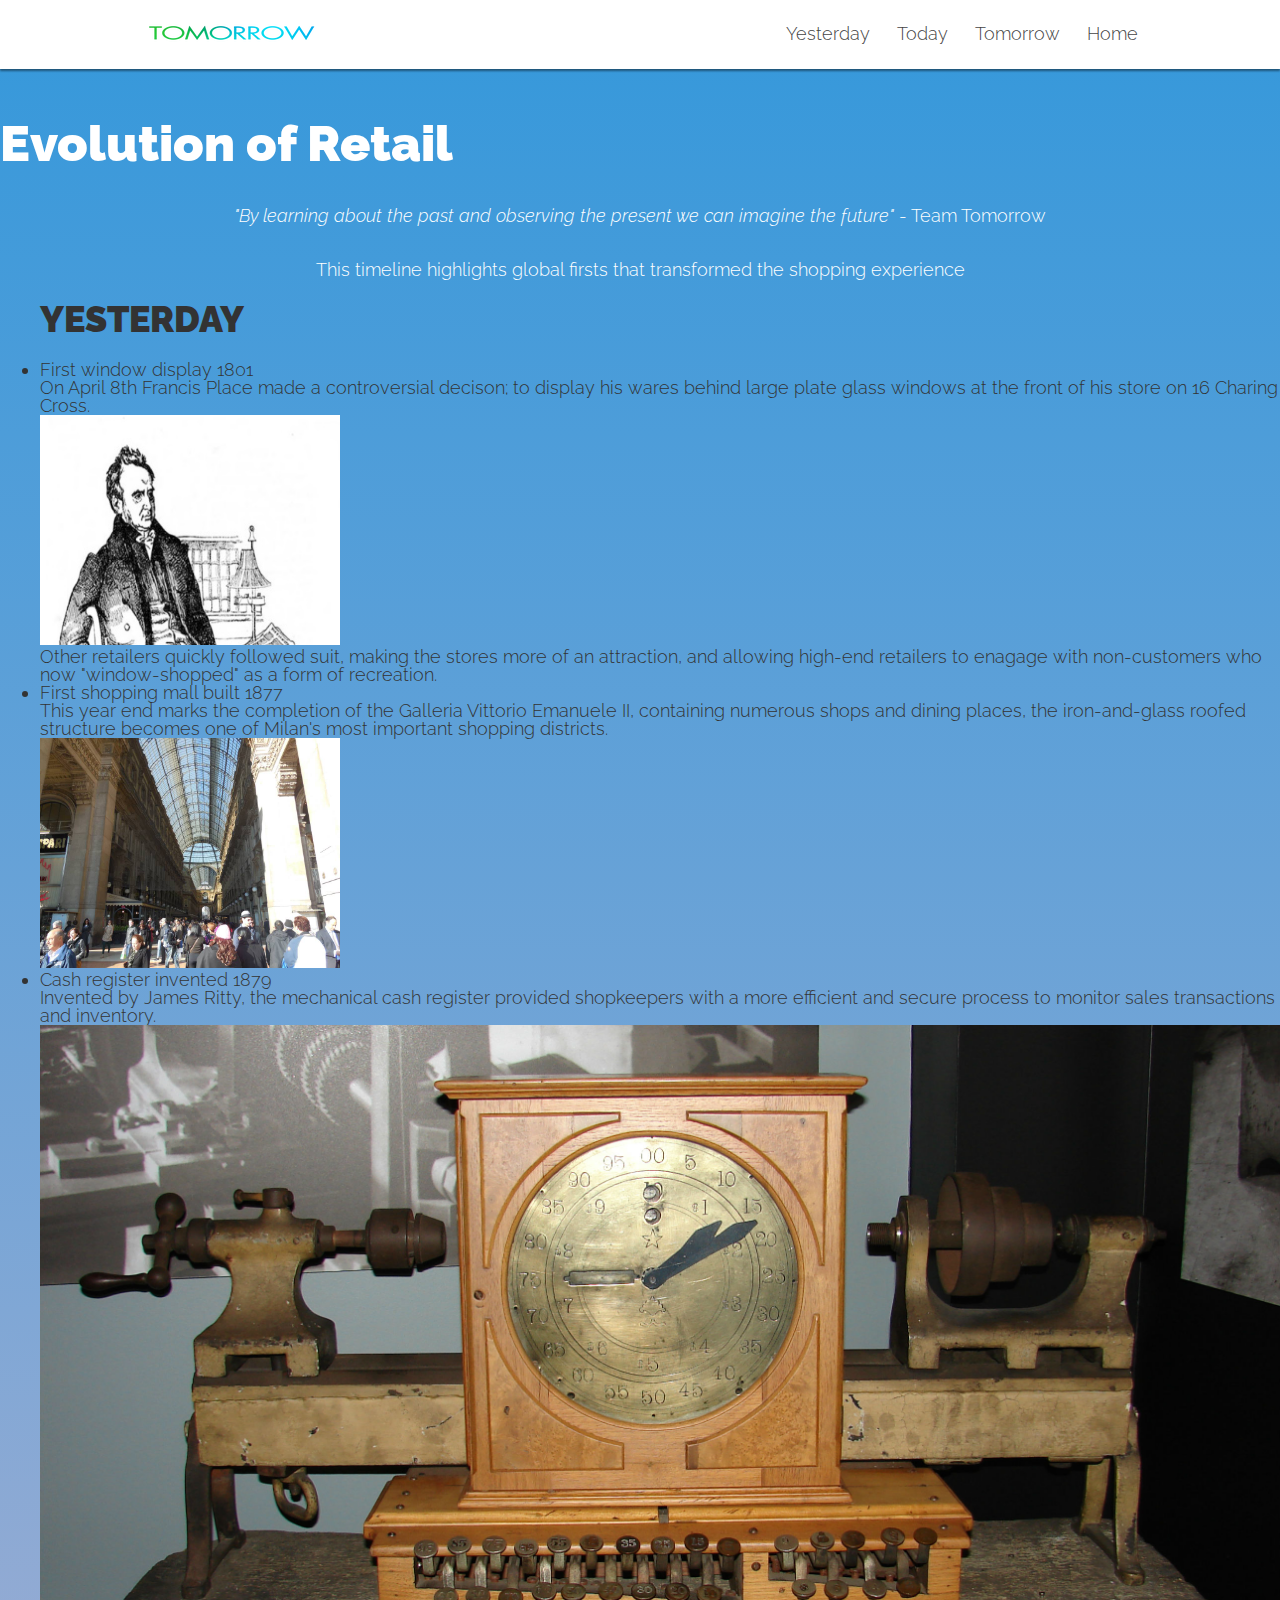
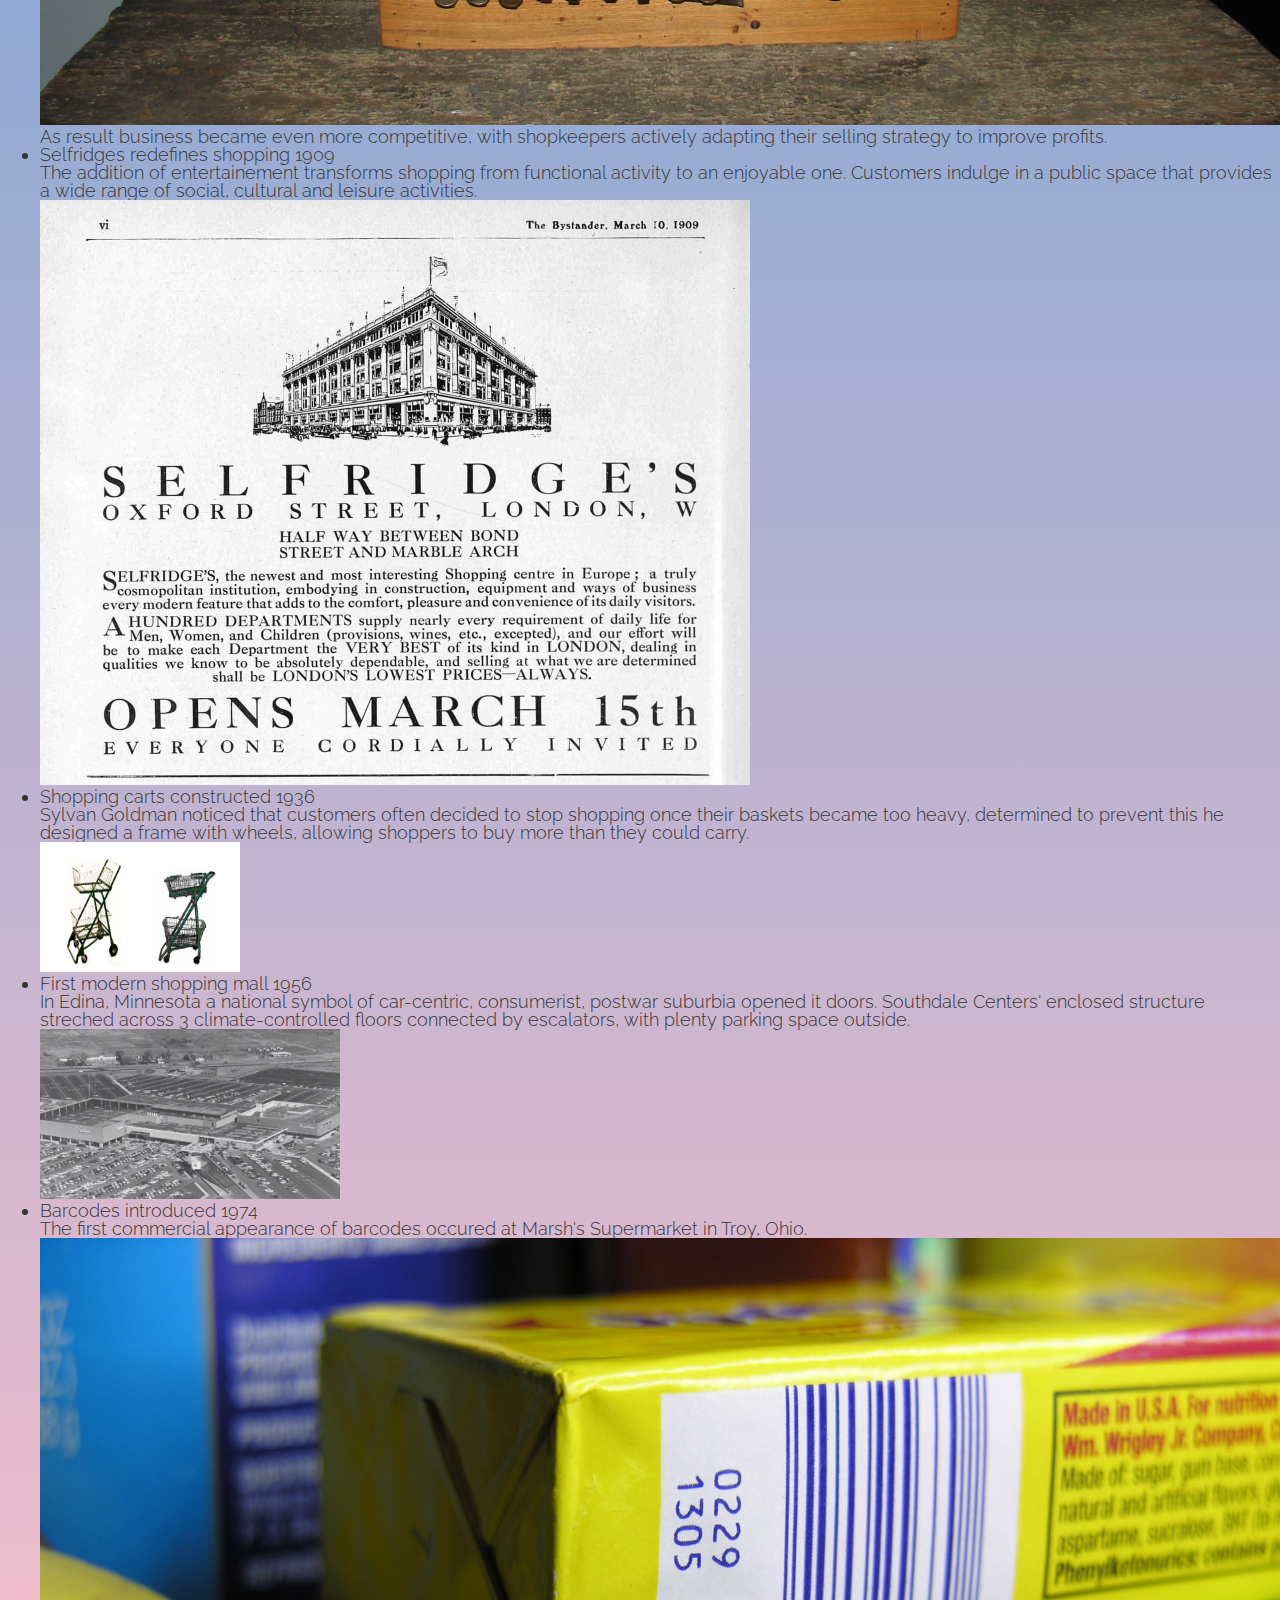
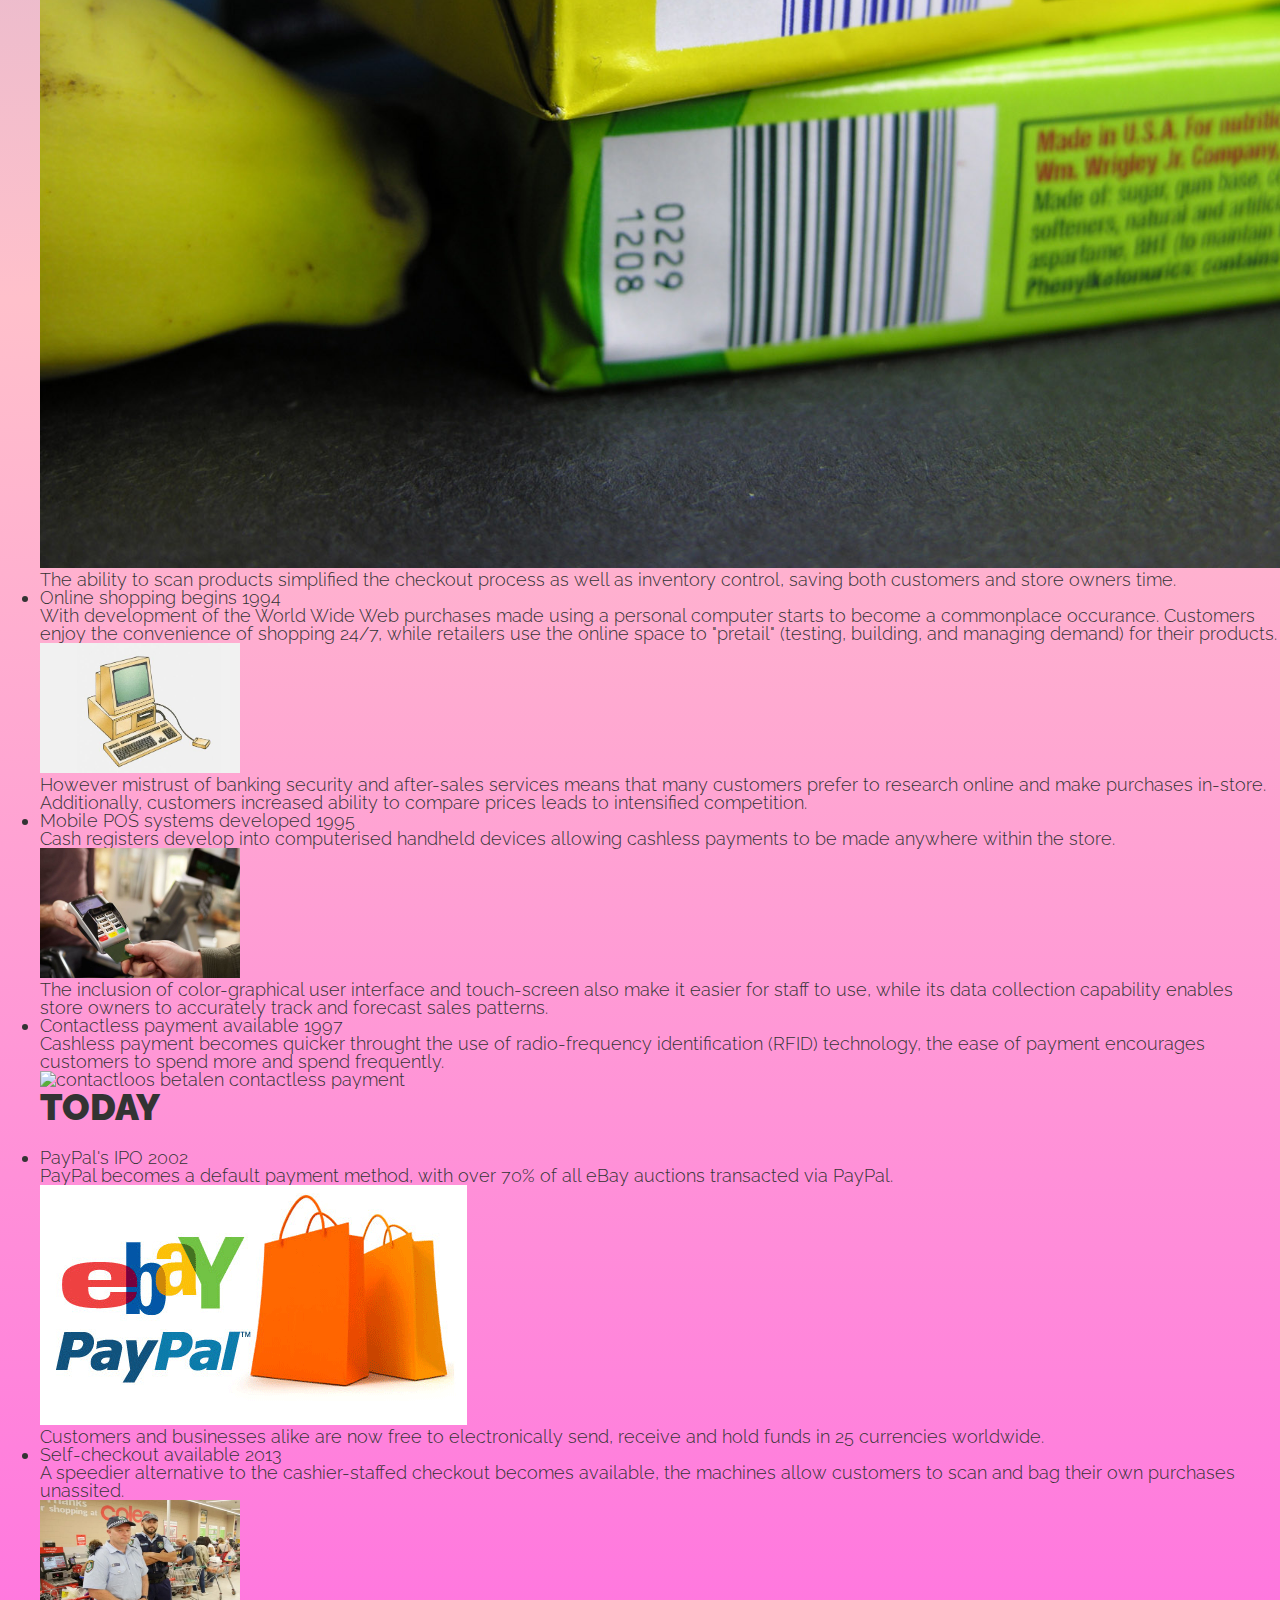
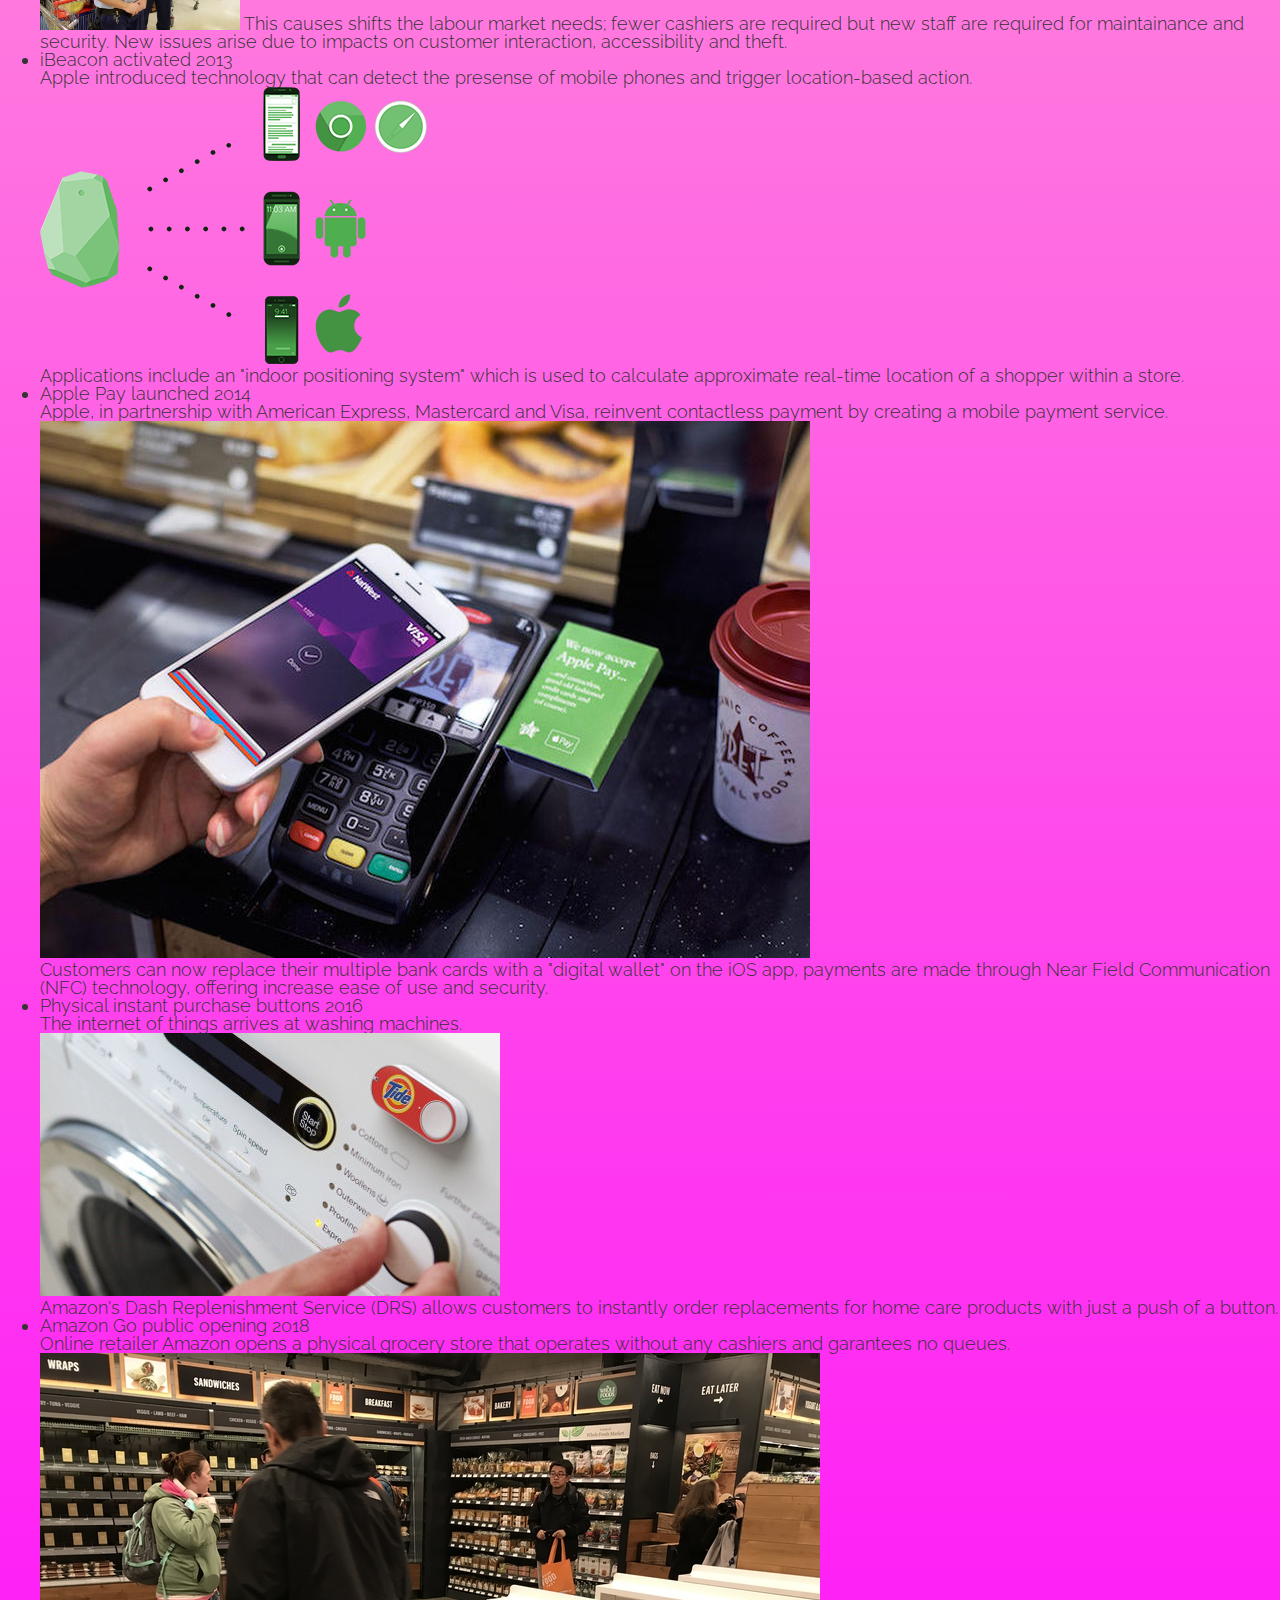
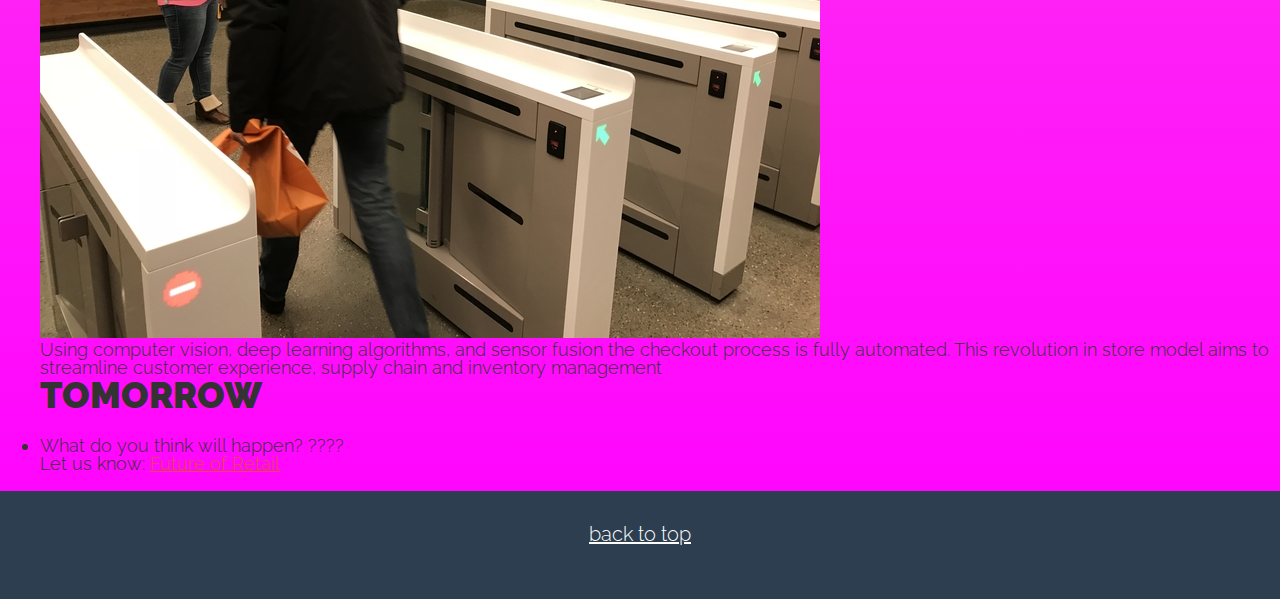
==== evolution.html @ f3c6a191 "save all" ====
<!DOCTYPE html>
<html>
<head>
  <meta charset="UTF-8">
  <title>Timeline of Retail Evolution. Yesterday. Today. Tomorrow </title>
  <meta name="viewport" content="width=device-width, initial-scale=1">
    <link rel="stylesheet" href="https://cdnjs.cloudflare.com/ajax/libs/normalize/5.0.0/normalize.min.css">
      <link rel="stylesheet" href="css/style.css">
</head>

<nav class="container-fluid nav">
<div class="container cf">
  <div class="brand">
    <a href="#splash"><img src="./images/rsz_1tomorrow.png"></a>
  </div>
  <i class="fa fa-bars nav-toggle"></i>
  <ul>
    <li><a href="#about">Yesterday</a></li>
    <li><a href="#skills">Today</a></li>
    <li><a href="#portfolio">Tomorrow</a></li>
    <li><a href="./index.html">Home</a></li>
  </ul>
</div>
</nav>


<meta charset="utf-8">
<meta name="viewport" content="width=device-width,initial-scale=1">
<link rel="stylesheet" type="text/css" href="CSS/evolution.css">
<meta property="og:title" content="PrognRoll" />
<meta property="og:description" content="A tiny, lightweight jQuery plugin that creates scroll progress bar on the page" />
<meta property="og:type" content="website" />

<header>
<div class= shadow>
  <h1 id="splash" style= font-size:50px;> <font color="white"> <br> Evolution of Retail</h1>
  <center><i><p>"By learning about the past and observing the present we can imagine the future"</i> - Team Tomorrow
  <br> <br> This timeline highlights global firsts that transformed the shopping experience </p></font>
  </center>
</div>
</header>
<body style="background: linear-gradient(#3498DB,pink,magenta);">
<ul class="timeline">
  <h1 class="heading" id="about"> YESTERDAY </h1>
  <!-- Item 1 -->
  <li>
    <div class="direction-r">
      <div class="flag-wrapper">
        <span class="hexa"></span>
        <span class="flag">First window display</span>
        <span class="time-wrapper"><span class="time">1801</span></span>
      </div>
      <div class="desc">On April 8th Francis Place made a controversial decison; to display his wares behind large plate glass windows at the front of his store on 16 Charing Cross.
        <br><img src="./images/francis.png" class="responsive" alt="drawing autobiography Francis Place" height="230" width="300" >
        <br> Other retailers quickly followed suit, making the stores more of an attraction, and allowing high-end retailers to enagage with non-customers who now "window-shopped" as a form of recreation.</div>
    </div>
  </li>
  <!-- Item 2 -->
  <li>
    <div class="direction-l">
      <div class="flag-wrapper">
        <span class="hexa"></span>
        <span class="flag">First shopping mall built</span>
        <span class="time-wrapper"><span class="time">1877</span></span>
      </div>
      <div class="desc">This year end marks the completion of the Galleria Vittorio Emanuele II, containing numerous shops and dining places, the iron-and-glass roofed structure becomes one of Milan's most important shopping districts.
        <br><img src="./images/GVE-Milan.jpg" class=responsive alt="Galleria Vittorio Emanuele roof milan" height="230" width="300" ></div>
    </div>
  </li>
  <!-- Item 3 -->
  <li>
    <div class="direction-r">
      <div class="flag-wrapper">
        <span class="hexa"></span>
        <span class="flag">Cash register invented</span>
        <span class="time-wrapper"><span class="time">1879</span></span>
      </div>
      <div class="desc">Invented by James Ritty, the mechanical cash register provided shopkeepers with a more efficient and secure process to monitor sales transactions and inventory.
        <br> <img src="./images/cash.jpg" class=responsive alt= "Ritty Incorruptible Cashier patent ka-ching">
        <br> As result business became even more competitive, with shopkeepers actively adapting their selling strategy to improve profits.</div>
    </div>
  </li>
  <!-- Item 4 -->
  <li>
    <div class="direction-l">
      <div class="flag-wrapper">
        <span class="hexa"></span>
        <span class="flag">Selfridges redefines shopping</span>
        <span class="time-wrapper"><span class="time">1909</span></span>
      </div>
      <div class="desc">The addition of entertainement transforms shopping from functional activity to an enjoyable one. Customers indulge in a public space that provides a wide range of social, cultural and leisure activities.
        <br> <img src="./images/selfridges.jpg" class=responsive alt= "selfridges grand opening poster"> </div>
    </div>
  </li>
  <!-- Item 5 -->
  <li>
    <div class="direction-r">
      <div class="flag-wrapper">
        <span class="hexa"></span>
        <span class="flag">Shopping carts constructed</span>
        <span class="time-wrapper"><span class="time">1936</span></span>
      </div>
      <div class="desc">Sylvan Goldman noticed that customers often decided to stop shopping once their baskets became too heavy, determined to prevent this he designed a frame with wheels, allowing shoppers to buy more than they could carry.
        <br><img src="./images/shopping-cart.png" class=responsive alt="basket frame shopping cart" height="130" width="200" ></div>
  </li>
    <!-- Item 6 -->
  <li>
    <div class="direction-l">
      <div class="flag-wrapper">
        <span class="hexa"></span>
        <span class="flag">First modern shopping mall</span>
        <span class="time-wrapper"><span class="time">1956</span></span>
      </div>
      <div class="desc">In Edina, Minnesota a national symbol of car-centric, consumerist, postwar suburbia opened it doors. Southdale Centers' enclosed structure streched across 3 climate-controlled floors connected by escalators, with plenty parking space outside.
      <br> <img src="./images/southdale.jpg" class="responsive" alt="southdale center mall car consumerism" height="170" width="300" ></div>
      </div>
  </li>
  <!-- Item 7 -->
  <li>
    <div class="direction-r">
      <div class="flag-wrapper">
        <span class="hexa"></span>
        <span class="flag">Barcodes introduced</span>
        <span class="time-wrapper"><span class="time">1974</span></span>
      </div>
      <div class="desc">The first commercial appearance of barcodes occured at Marsh's Supermarket in Troy, Ohio.
        <br> <img src="./images/gum.jpg" class="responsive" alt="wrigley gum barcode">
         <br> The ability to scan products simplified the checkout process as well as inventory control, saving both customers and store owners time.</div>
    </div>
  </li>
  <!-- Item 8 -->
  <li>
    <div class="direction-l">
      <div class="flag-wrapper">
        <span class="hexa"></span>
        <span class="flag">Online shopping begins</span>
        <span class="time-wrapper"><span class="time">1994</span></span>
      </div>
      <div class="desc">With development of the World Wide Web purchases made using a personal computer starts to become a commonplace occurance. Customers enjoy the convenience of shopping 24/7, while retailers use the online space to "pretail" (testing, building, and managing demand) for their products.
        <br> <img src="./images/PC.jpg" class=responsive alt="personal computer drawing" height="130" width="200" >
        <br> However mistrust of banking security and after-sales services means that many customers prefer to research online and make purchases in-store. Additionally, customers increased ability to compare prices leads to intensified competition.</div>
    </div>
  </li>
  <!-- Item 9 -->
  <li>
    <div class="direction-r">
      <div class="flag-wrapper">
        <span class="hexa"></span>
        <span class="flag">Mobile POS systems developed</span>
        <span class="time-wrapper"><span class="time">1995</span></span>
      </div>
      <div class="desc">Cash registers develop into computerised handheld devices allowing cashless payments to be made anywhere within the store.
        <br><img src="./images/POS.jpg" class=responsive alt="handheld POS" height="130" width="200" >
        <br> The inclusion of color-graphical user interface and touch-screen also make it easier for staff to use, while its data collection capability enables store owners to accurately track and forecast sales patterns.</div>
    </div>
  </li>
    <!-- Item 10-->
    <li>
      <div class="direction-l">
        <div class="flag-wrapper">
          <span class="hexa"></span>
          <span class="flag">Contactless payment available</span>
          <span class="time-wrapper"><span class="time">1997</span></span>
        </div>
        <div class="desc">Cashless payment becomes quicker throught the use of radio-frequency identification (RFID) technology, the ease of payment encourages customers to spend more and spend frequently.
        <br> <img src="./images/contactloos.jpg" class=responsive alt="contactloos betalen contactless payment" height="130" width="200" ></div>
      </div>
    </li>
<h1 class="heading" id="skills"> TODAY </h1>
  <!-- Item 11 -->
  <li>
  <div class="direction-r">
    <div class="flag-wrapper">
      <span class="hexa"></span>
      <span class="flag">PayPal's IPO</span>
      <span class="time-wrapper"><span class="time">2002</span></span>
    </div>
    <div class="desc"> PayPal becomes a default payment method, with over 70% of all eBay auctions transacted via PayPal.
      <br> <img src="./images/IPO.png" class="responsive">
      <br> Customers and businesses alike are now free to electronically send, receive and hold funds in 25 currencies worldwide.
</div>
<!-- Item 12 -->
<li>
  <div class="direction-l">
    <div class="flag-wrapper">
      <span class="hexa"></span>
      <span class="flag">Self-checkout available</span>
      <span class="time-wrapper"><span class="time">2013</span></span>
    </div>
    <div class="desc">A speedier alternative to the cashier-staffed checkout becomes available, the machines allow customers to scan and bag their own purchases unassited.
     <br><img src="./images/selfcheckout.jpg" class=responsive alt="handheld POS" height="130" width="200" >
This causes shifts the labour market needs; fewer cashiers are required but new staff are required for maintainance and security.
New issues arise due to impacts on customer interaction, accessibility and theft. </div>
</div>
  <!-- Item 13 -->
    <li>
    <div class="direction-r">
      <div class="flag-wrapper">
        <span class="hexa"></span>
        <span class="flag">iBeacon activated</span>
        <span class="time-wrapper"><span class="time">2013</span></span>
      </div>
      <div class="desc">Apple introduced technology that can detect the presense of mobile phones and trigger location-based action.
        <br> <img src="./images/iBeacon.png" class="responsive">
        <br> Applications include an "indoor positioning system" which is used to calculate approximate real-time location of a shopper within a store. </div>
      </div>
  </li>
  <!-- Item 14 -->
  <li>
    <div class="direction-l">
      <div class="flag-wrapper">
        <span class="hexa"></span>
        <span class="flag">Apple Pay launched</span>
        <span class="time-wrapper"><span class="time">2014</span></span>
      </div>
      <div class="desc">Apple, in partnership with American Express, Mastercard and Visa, reinvent contactless payment by creating a mobile payment service.
        <br> <img src="./images/iPay.jpg" class="responsive">
        <br> Customers can now replace their multiple bank cards with a "digital wallet" on the iOS app, payments are made through Near Field Communication (NFC) technology, offering increase ease of use and security.</div>
    </div>
  </li>
  <!-- Item 15 -->
    <li>
    <div class="direction-r">
      <div class="flag-wrapper">
        <span class="hexa"></span>
        <span class="flag">Physical instant purchase buttons</span>
        <span class="time-wrapper"><span class="time">2016</span></span>
      </div>
      <div class="desc">The internet of things arrives at washing machines.
        <br> <img src="./images/DRS.jpg" class="responsive">
        <br> Amazon's Dash Replenishment Service (DRS) allows customers to instantly order replacements for home care products with just a push of a button.</div>
  </li>
  <!-- Item 16 -->
  <li>
    <div class="direction-l">
      <div class="flag-wrapper">
        <span class="hexa"></span>
        <span class="flag">Amazon Go public opening</span>
        <span class="time-wrapper"><span class="time">2018</span></span>
      </div>
      <div class="desc">Online retailer Amazon opens a physical grocery store that operates without any cashiers and garantees no queues.
        <br> <img src="./images/GO.jpg" class=responsive alt= "AmazonGO no queues no checkout concept store">
        <br> Using computer vision, deep learning algorithms, and sensor fusion the checkout process is fully automated. This revolution in store model aims to streamline customer experience, supply chain and inventory management
      </div>
  </li>
  <h1 class="heading" id="portfolio"> TOMORROW </h1>
  <!-- Item 15 -->
    <li>
    <div class="direction-r">
      <div class="flag-wrapper">
        <span class="hexa"></span>
        <span class="flag">What do you think will happen?</span>
        <span class="time-wrapper"><span class="time">????</span></span>
      </div>
      <div class="desc">Let us know: <a href= "https://goo.gl/forms/v2JRG1TyEKLLPUq03">Future of Retail</a> </div>
  </li>
</ul>

<footer class="container-fluid footer">
  <div class="container">
    <center><a href="#" style="font-size:20px;">back to top</a></center>
    <a href="#" target="_blank"><i class="fa fa-facebook"></i></a>
    <a href="#" target="_blank"><i class="fa fa-twitter"></i></a>
    <a href="#" target="_blank"><i class="fa fa-github"></i></a>
    <a href="#" target="_blank"><i class="fa fa-dribbble"></i></a>
    <a href="#" target="_blank"><i class="fa fa-codepen"></i></a>
  </div>
</footer>
  <script src='http://cdnjs.cloudflare.com/ajax/libs/jquery/2.1.3/jquery.min.js'></script>

    <script  src="js/index.js"></script>





<script type="text/javascript" src="jquery.3.1.1.min.js"></script>
<script type="text/javascript" src="src/prognroll.js"></script>
<script type="text/javascript">
$(function() {

$("body").prognroll();

$(".content").prognroll({
  custom:true
});

$(window).scroll(function() {
  if( $(window).scrollTop() > 250) {
$(".arrow-down").css("visibility","hidden");
  }else {
   $(".arrow-down").css("visibility","visible");
}
});
});
</script>
</body>
</html>
---- css/style.css ----
/* https://coolors.co/2c3e50-e74c3c-ffffff-3498db-95a3b3 */

/* ========================
Utilities
======================== */
@import url(https://fonts.googleapis.com/css?family=Raleway:400,900);
* {
  -webkit-box-sizing: border-box;
          box-sizing: border-box;
}

.cf::before,
.cf::after {
    content: "";
    display: table;
}

.cf::after {
    clear: both;
}

html {
  position: relative;
}

img {
  max-width: 100%;
}

/* ========================
Global
======================== */

body {
  font-family: 'Raleway', sans-serif;
  color: #333;
  font-size: 18px;
  font-weight: 300;
  line-height: 1;
  margin: 0;
  padding: 0;
}

h1, h2, h3, h4, h5, h6, ul, ol, p {
  margin-top: 0;
}

h1 {
  font-weight: 900;
}

p {
  line-height: 1.5;
}

a, a:hover, a:focus, a:active, a:visited {
  color: #E74C3C;
  text-decoration: underline;
}

/* ========================
Containers
======================== */

.container-fluid {
  padding: 0 1em;
}

.container {
  margin: 0 auto;
  max-width: 996px;
}

/* ========================
Navigation
======================== */

@-webkit-keyframes show-header {
    0% {
        top: -4em;
        opacity: 0;
    }
    100% {
        top: 0;
        opacity: 1;
    }
}

@keyframes show-header {
    0% {
        top: -4em;
        opacity: 0;
    }
    100% {
        top: 0;
        opacity: 1;
    }
}

nav {
  background-color: #fff;
  -webkit-box-shadow: 0 2px 2px rgba(0,0,0,.45);
          box-shadow: 0 2px 2px rgba(0,0,0,.45);
  position: relative;
  top: 0;
  z-index: 1000;
}

nav a, nav a:hover, nav a:focus,  nav a:active, nav a:visited {
  text-decoration: none;
}

nav .brand {
  display: inline-block;
  float: left;
  font-size: 1.25em;
  font-weight: 900;
}

nav .brand a {
  color: #444;
  display: block;
  padding: 1em 0;
}

nav .nav-toggle {
  color: #444;
  cursor: pointer;
  display: inline-block;
  float: right;
  font-size: 1.25em;
  padding: 1em 0;
  z-index: 1000 <!-- added to stop nav being under timeline -->
}

nav ul {
  border-top: 1px solid #ccc;
  clear: both;
  list-style: none;
  margin: 0 -1em;
  padding: 0;
  z-index: 999;
}

nav ul li {
  border-bottom: 1px solid #ccc;
  text-align: center;
}

nav ul li a {
  color: #444;
  display: block;
  padding: .75em;
}

nav.sticky {
  -webkit-animation: show-header .5s ease;
          animation: show-header .5s ease;
  position: fixed;
  top: 0;
  width: 100%;
}

/* ========================
Sections
======================== */

.splash {
  background: -webkit-gradient(linear, left top, left bottom, from(rgba(44, 62, 80, 0.65)), to(rgba(52, 152, 219, 0.65))),
				url("https://images.unsplash.com/photo-1452796907770-ad6cd374b12d?crop=entropy&fit=crop&fm=jpg&h=1000&ixjsv=2.1.0&ixlib=rb-0.3.5&q=80&w=1925") no-repeat fixed center;
  background: linear-gradient(rgba(44, 62, 80, 0.65), rgba(52, 152, 219, 0.65)),
				url("https://images.unsplash.com/photo-1452796907770-ad6cd374b12d?crop=entropy&fit=crop&fm=jpg&h=1000&ixjsv=2.1.0&ixlib=rb-0.3.5&q=80&w=1925") no-repeat fixed center;
	background-size: cover;
	color: #fff;
}

.splash .container {
  padding-top: 25vh; /* No JS fallback*/
  padding-bottom: 25vh; /* No JS fallback*/
}

.profile-image {
  border-radius: 50%;
  display: block;
  max-width: 200px;
  margin: 0 auto 1em;
  width: 100%;
}

.splash h1 {
  font-size: 3em;
  margin-bottom: .15em;
  text-align: center;
}

.splash .lead, .splash .continue {
  display: block;
  text-align: center;
}

.splash .lead {
  font-size: 1.5em;
  font-weight: 100;
  margin-bottom: 1em;
}

.splash .continue {
  font-size: 4em;
}

.splash .continue a {
  border: 4px solid #fff;
  border-radius: 100%;
  color: #fff;
  display: inline-block;
  text-decoration: none;
  width: 80px;
}
.splash .continue a:hover {
  background-color: rgba(255, 255, 255, .25);
}

.intro .container, .features .container, .portfolio .container, .contact .container {
  padding: 5em 0;
}

.intro, .features, .portfolio, .contact {
  text-align: center;
}

.intro {
  background-color: #E74C3C;
  color: #fff;
}

.intro a, .intro a:hover, .intro a:focus, .intro a:active, .intro a:visited {
  color: #fff;
}

.features img {
  display: block;
  margin: 0 auto 1em;
  max-width: 200px;
}

.features .col-3 {
  margin: 3em auto;
  width: 100%;
}

.portfolio {
  background-color: #3498DB;
  color: #fff;
}

.gallery .gallery-image {
  margin: 1em auto;
  width: 100%;
}

.gallery .gallery-image img {
  background-color: #23648F;
  border-radius: 4px;
  display: block;
  height: auto;
  padding: 6px;
  width: 100%;
}

.contact form {
  background-color: #f0f0f0;
  border-radius: 4px;
  border-top: 8px solid #E74C3C;
  -webkit-box-shadow: 0 1px 2px rgba(0,0,0,.15);
          box-shadow: 0 1px 2px rgba(0,0,0,.15);
  padding: 1em;
}

.contact form input, .contact form textarea {
  border: none;
  border-radius: 4px;
  display: block;
  margin-bottom: 1em;
  padding: 1em;
  width: 100%;
}

.contact form textarea {
  height: 6em;
}

.contact form input[type="submit"] {
  background-color: #E74C3C;
  border-radius: 0;
  color: #fff;
  padding: 1em;
  text-transform: uppercase;
}

/* ========================
Footer
======================== */

.footer {
  background-color: #2C3E50;
  color:  #fff;
  font-size: 1.5em;
  text-align: center;
}

.footer .container {
  padding: 1em 0;
}

.footer a {
  color: #fff;
  margin-right: 1em;
}

.footer a:last-of-type {
  margin-right: 0;
}

/* ========================
Media Queries
======================== */

@media (min-width: 768px) {

  nav .nav-toggle {
    display: none;
  }

  nav ul {
    border: none;
    clear: none;
    display: inline-block !important;
    float: right;
    margin: 0;
    padding: 25px 0;
  }

  nav ul li {
    border: none;
    display: inline-block;
    float: left;
    margin-right: 1.5em;
  }

  nav ul li:last-of-type {
    margin-right: 0;
  }

  nav ul li a {
    padding: 0;
  }

  .splash h1 {
    font-size: 6em;
  }

  .splash .lead {
    font-size: 2em;
  }

  .features .col-3 {
    float: left;
    margin: 2em 5% 0 0;
    padding: 0 1em;
    width: 30%;
  }

  .features .col-3:last-of-type {
    margin-right: 0;
  }

  .gallery .gallery-image {
    float: left;
    margin-right: 2.5%;
    width: 31.6666666667%;
  }

  .gallery .gallery-image:nth-of-type(3n) {
    margin-right: 0;
  }

  .contact form {
    padding: 3em 2em 2em;
  }

  .contact form input[type="submit"] {
    padding: 1em 3em;
    width: auto;
  }

  .contact form input.full-half {
    float: left;
    margin-right: 2.5%;
    width: 48.75%;
  }

  .contact form input.full-half:nth-of-type(2n) {
    margin-right: 0;
  }

  .contact form textarea {
    height: 12em;
  }

}
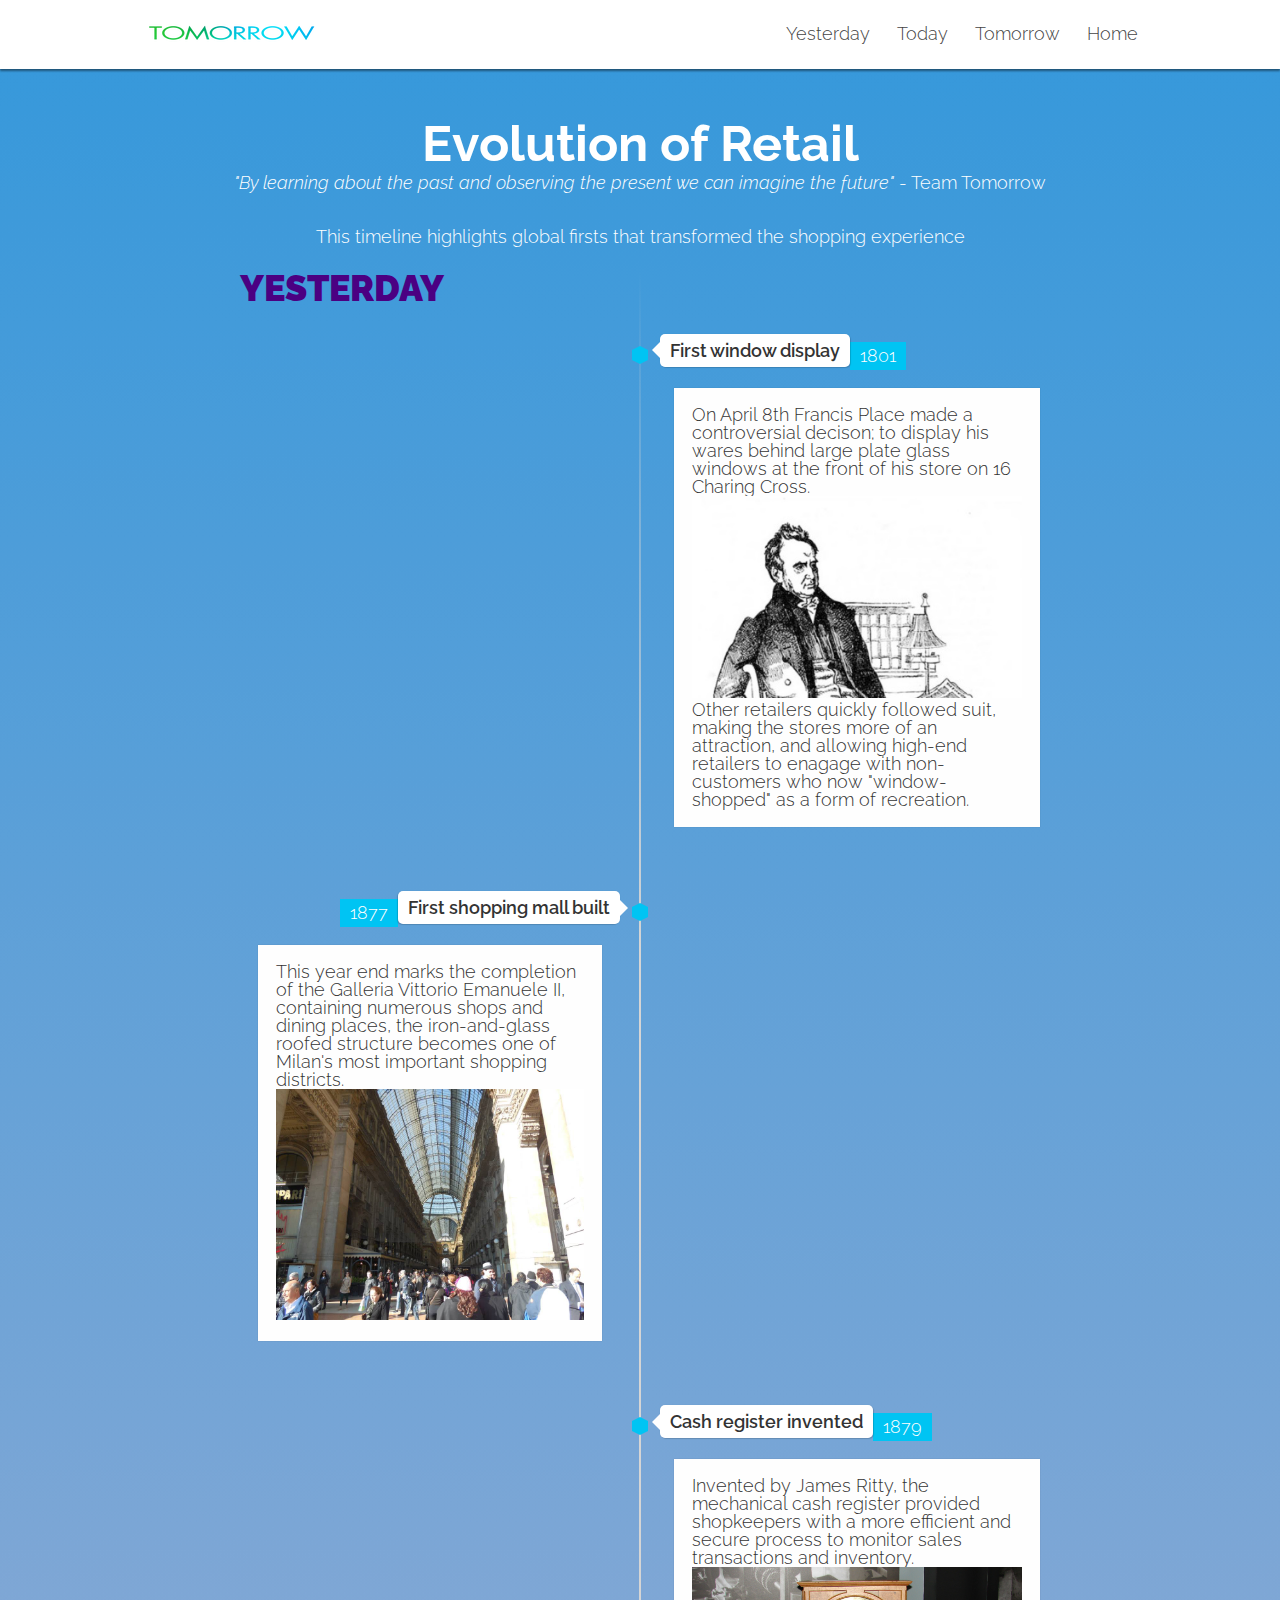
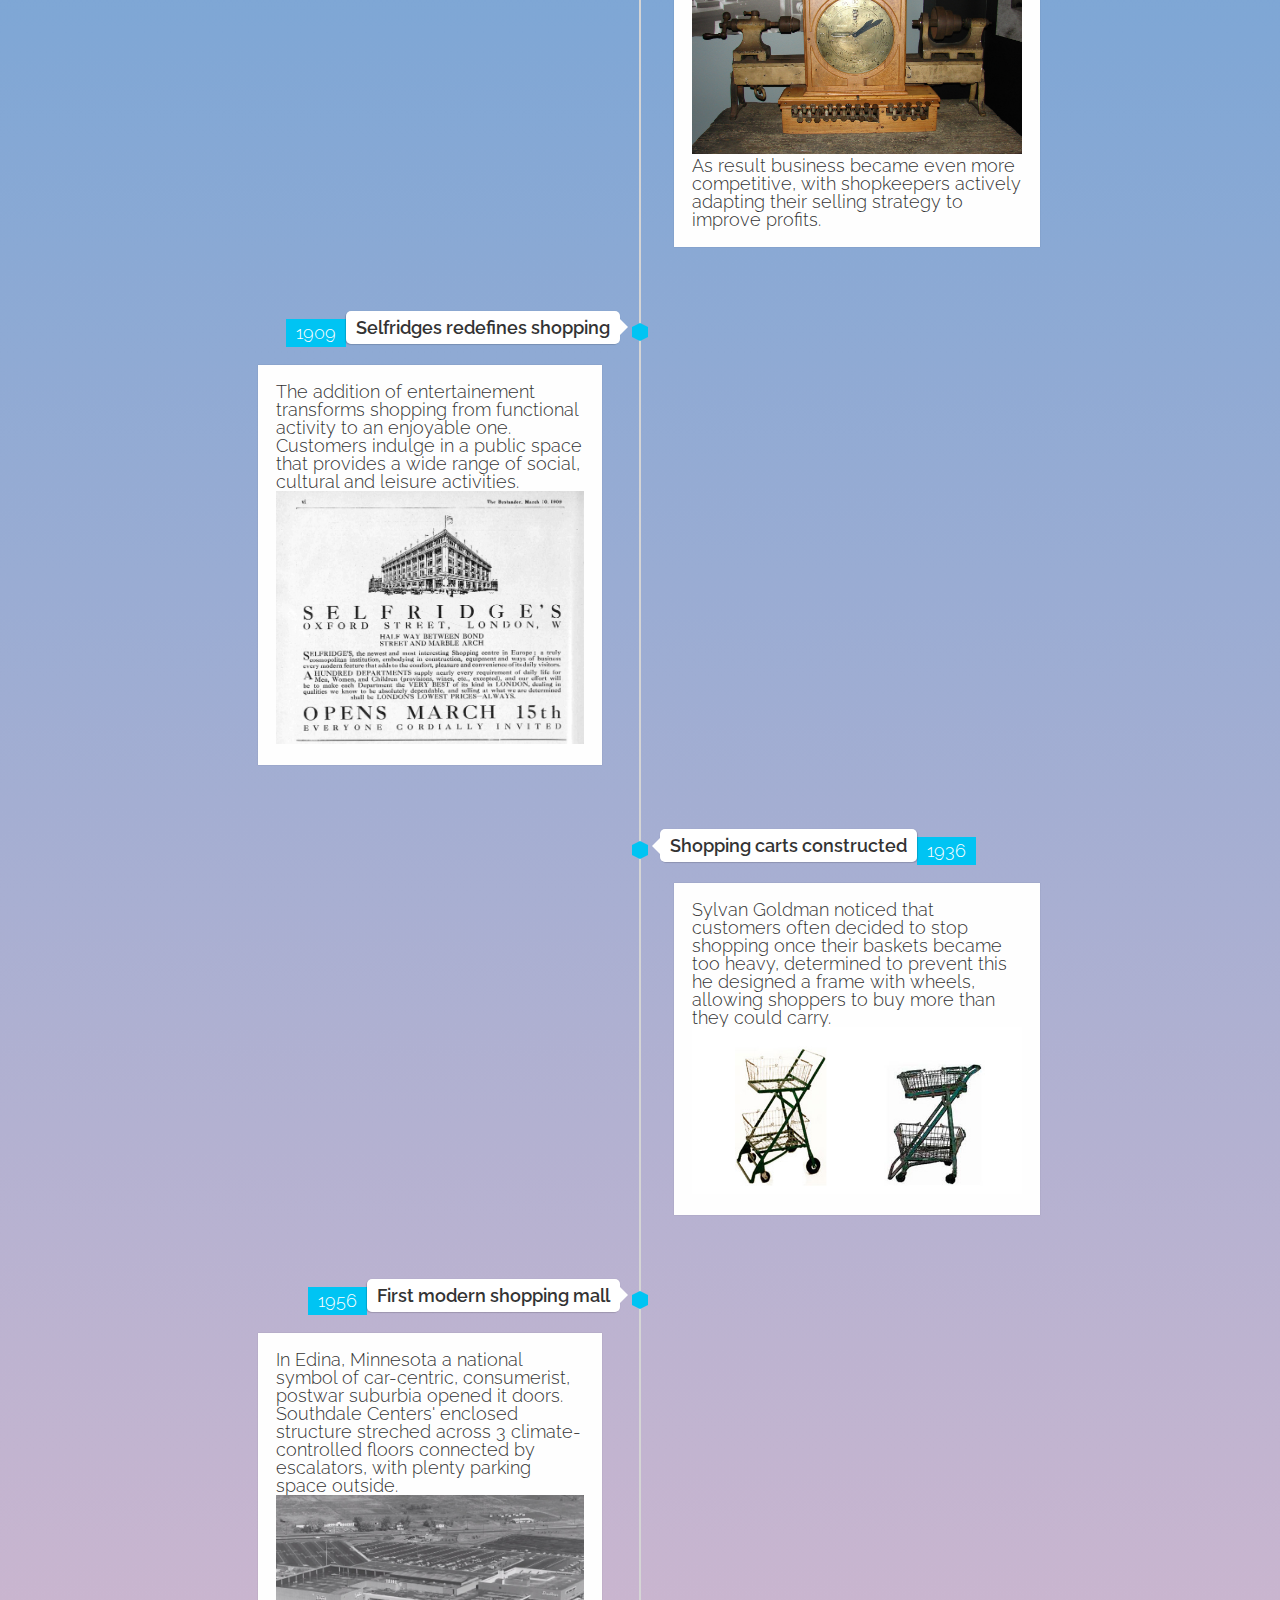
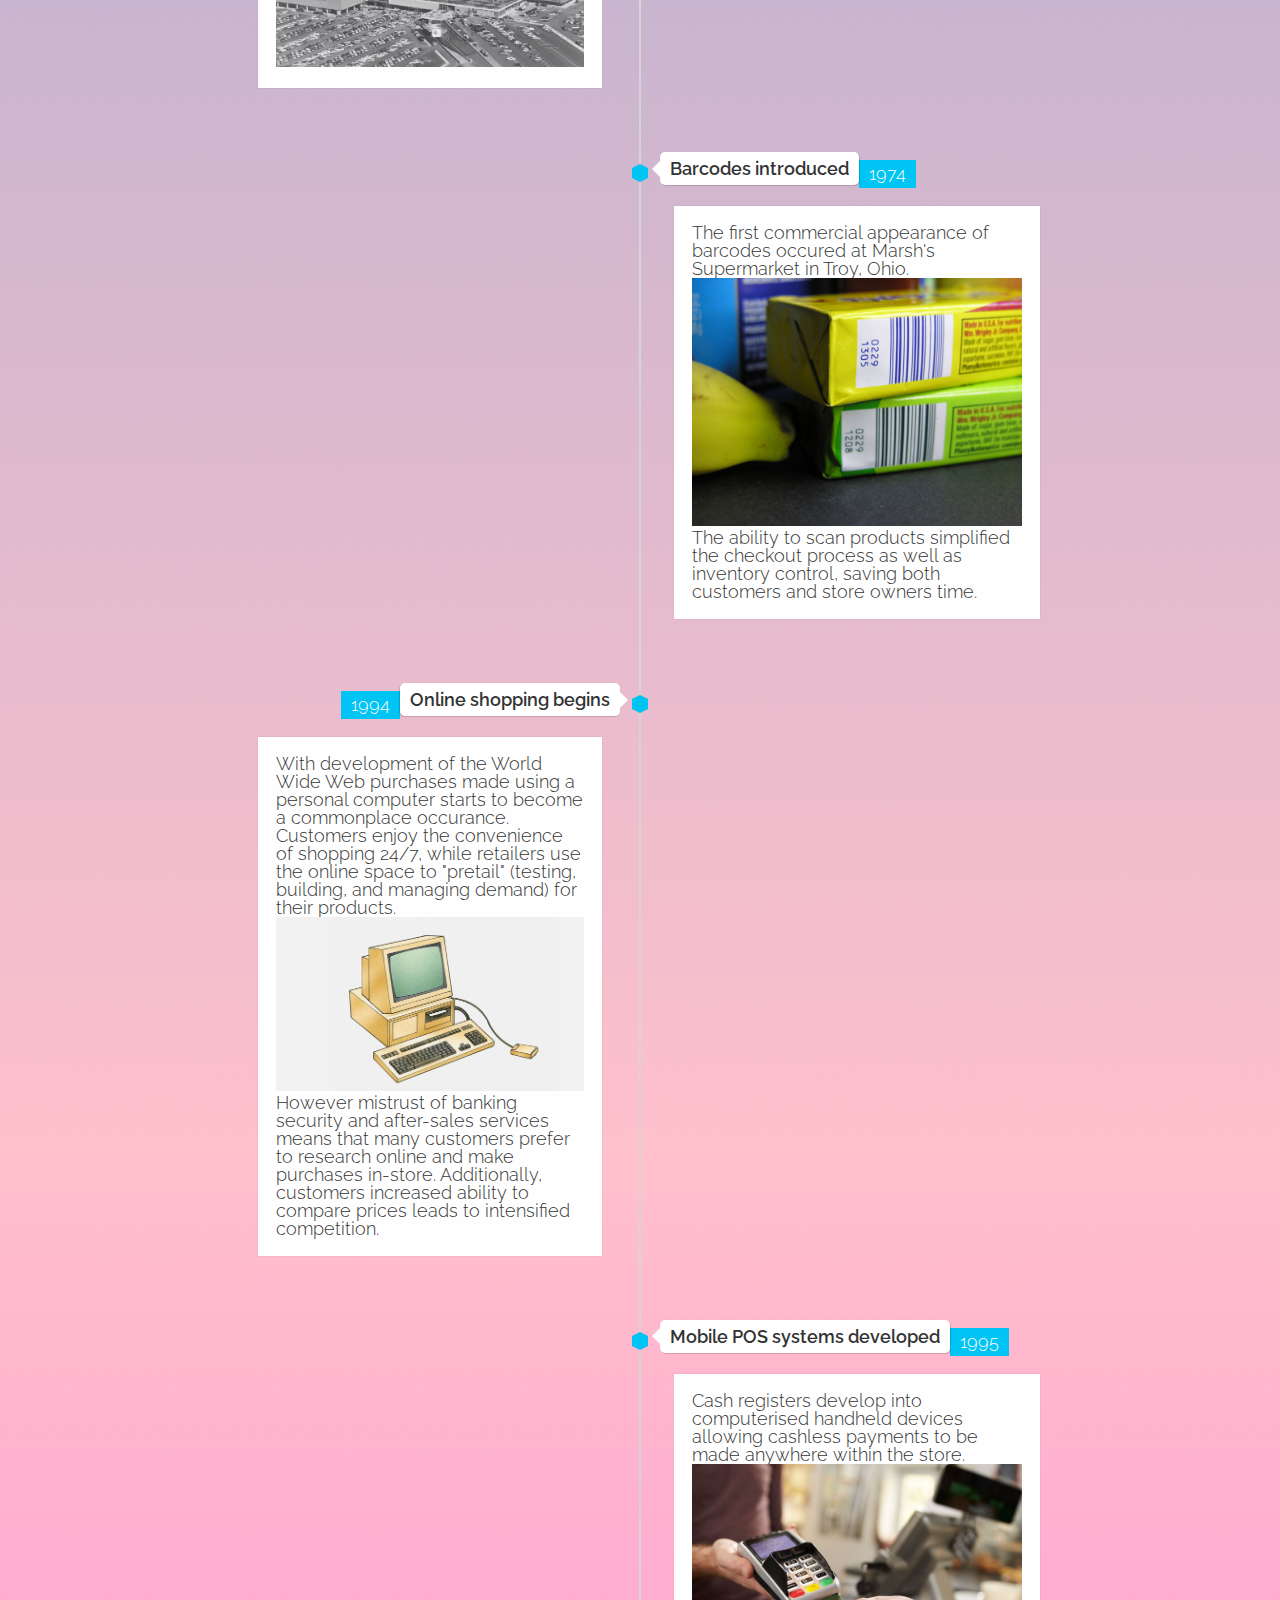
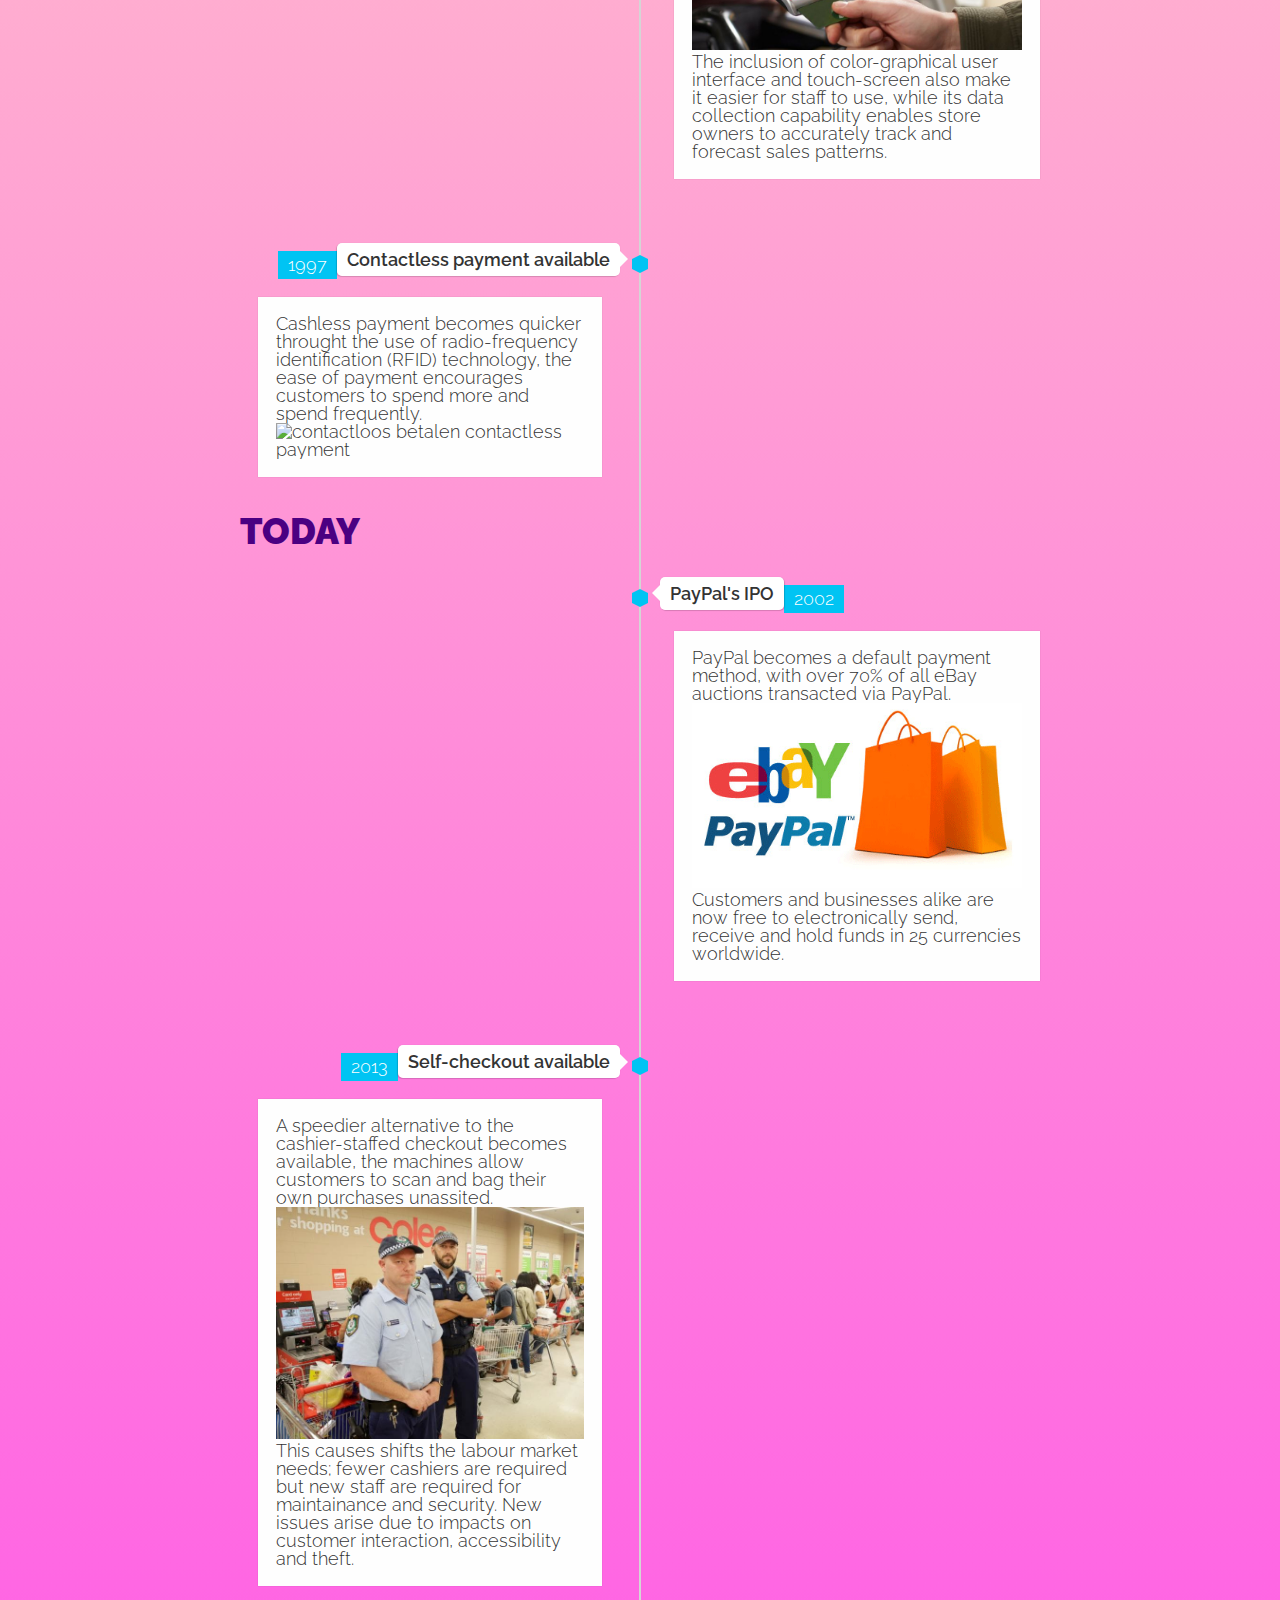
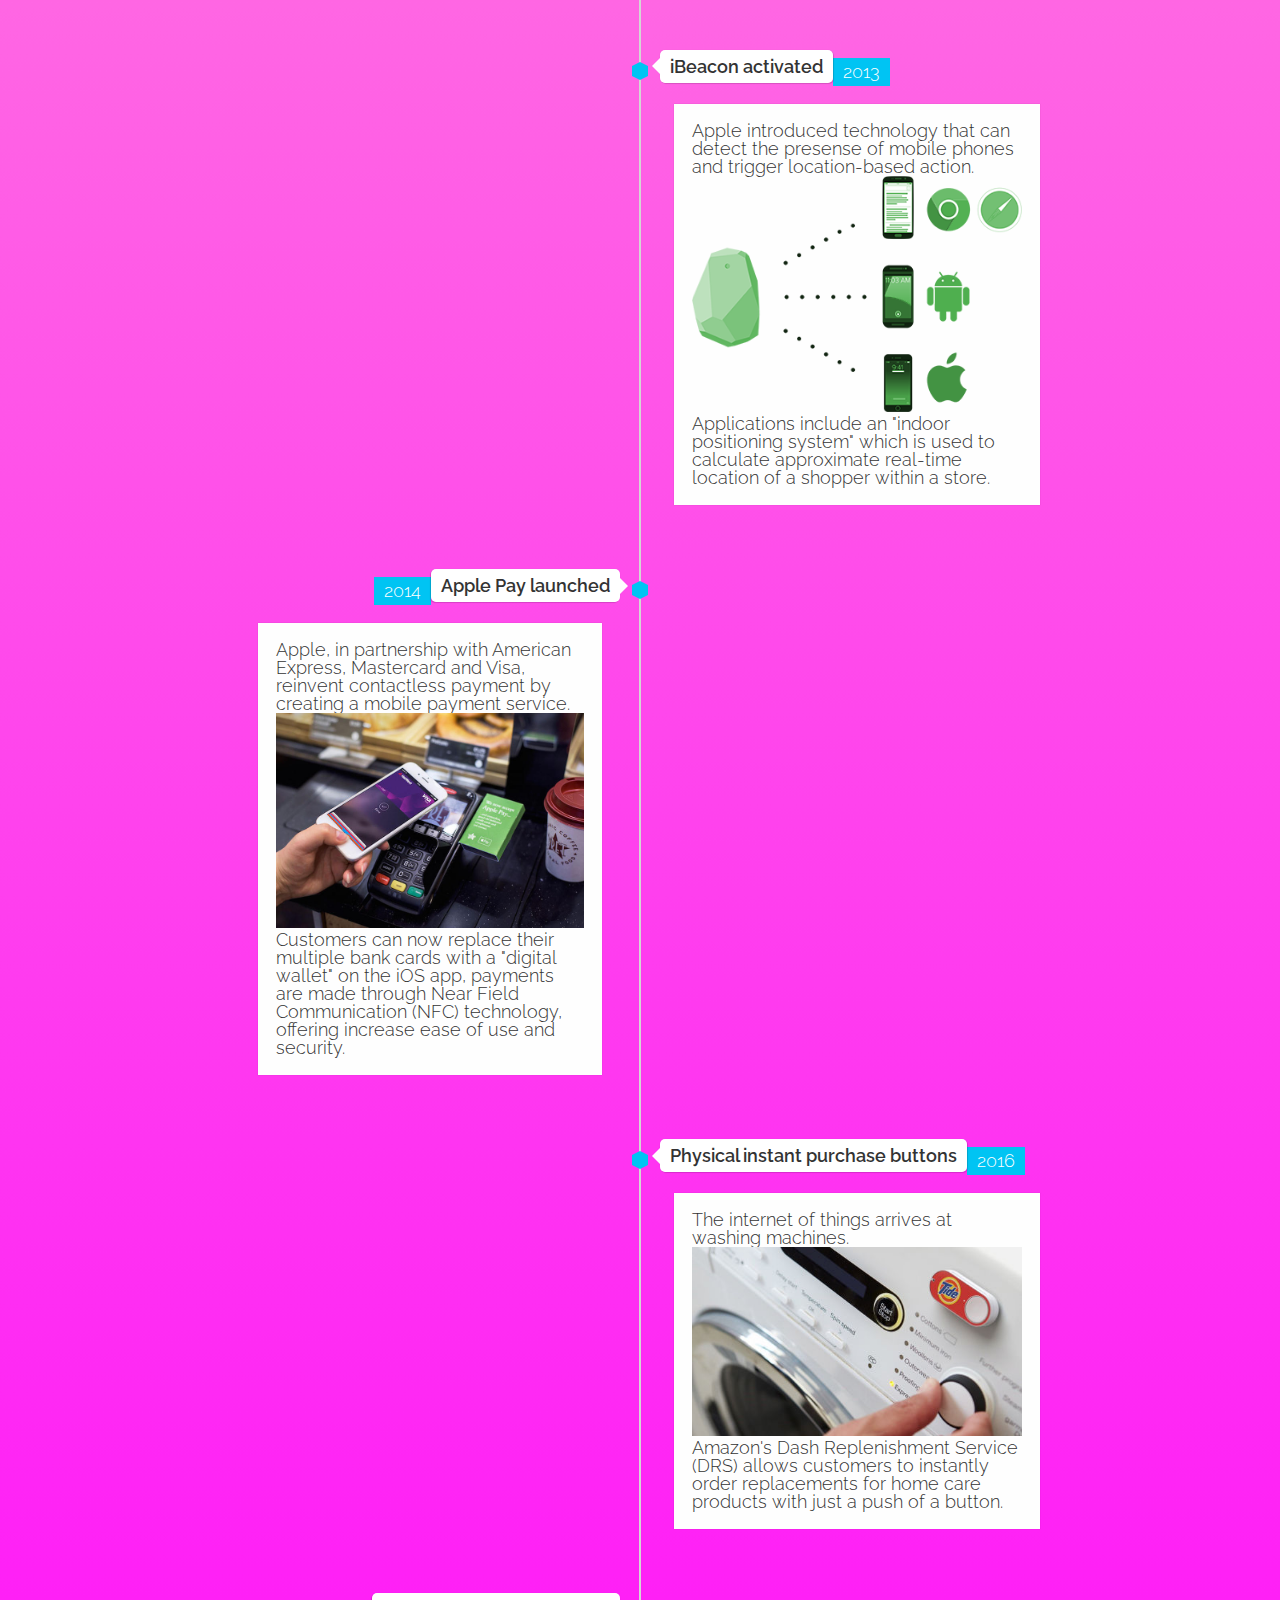
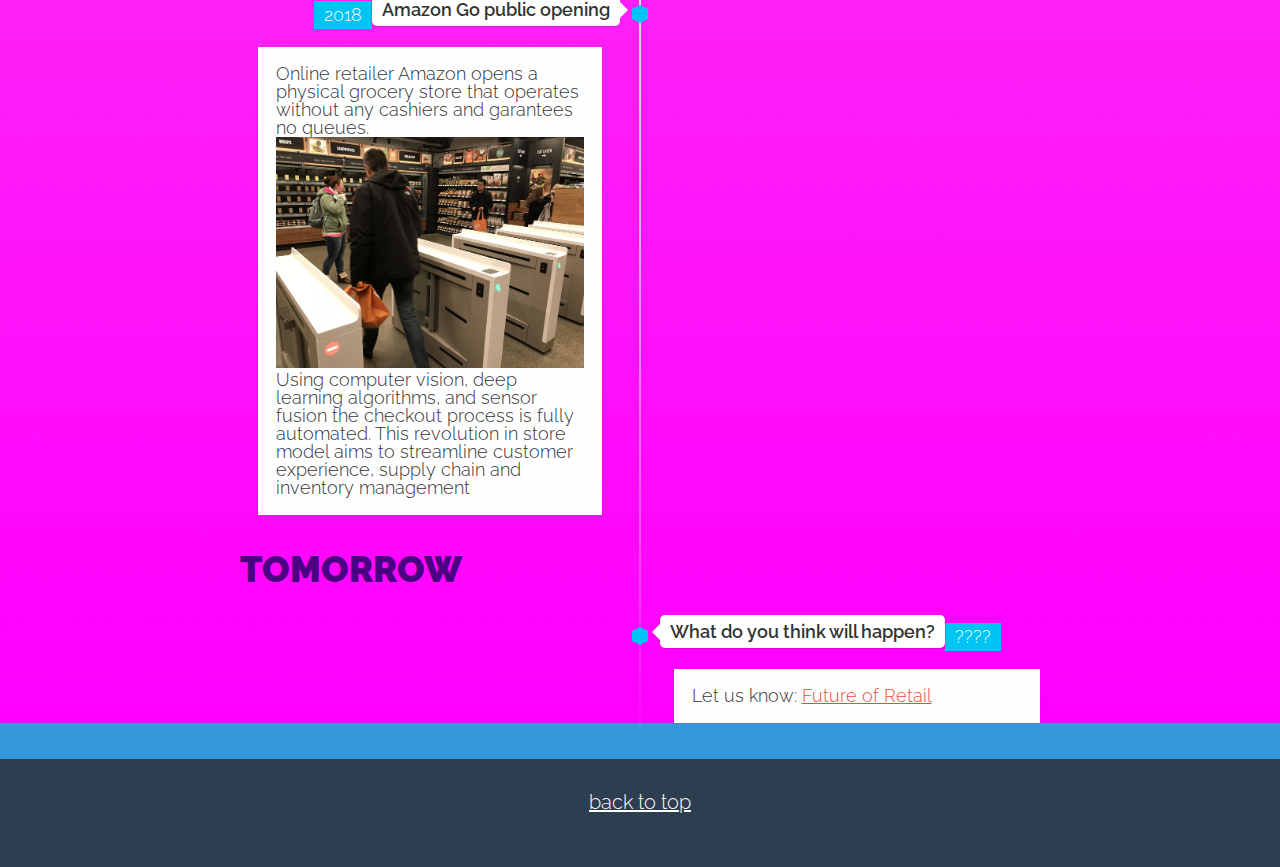
==== commit 756c6f2e: "change" ====
--- a/evolution.html
+++ b/evolution.html
@@ -26,7 +26,7 @@
 
 <meta charset="utf-8">
 <meta name="viewport" content="width=device-width,initial-scale=1">
-<link rel="stylesheet" type="text/css" href="CSS/evolution.css">
+<link rel="stylesheet" type="text/css" href="css/evolution.css">
 <meta property="og:title" content="PrognRoll" />
 <meta property="og:description" content="A tiny, lightweight jQuery plugin that creates scroll progress bar on the page" />
 <meta property="og:type" content="website" />
--- a/css/evolution.css
+++ b/css/evolution.css
@@ -0,0 +1,356 @@
+@import url(https://fonts.googleapis.com/css?family=Raleway:400,900);
+
+/* -----This line and the next 12 lines are for the scroll JS----- */
+* {
+padding:0;
+margin:0;
+text-decoration: none;
+-webkit-font-smoothing: antialiased;
+}
+
+body {
+width: 100%;
+height: 1000px;
+}
+/* -----End of scroll JS----- */
+
+body{
+  font-family: 'Raleway', sans-serif;
+  color: #333;
+}
+
+
+
+header h1{
+  text-align: center;
+  font-weight: bold;
+  margin-top: 0;
+}
+
+ header p{
+   text-align: center;
+   margin-bottom: 0;
+ }
+
+ .responsive {
+    width: 100%;
+    height: 100%;
+}
+
+.heading{
+    color:#4B0082
+}
+
+.page-link{
+  font-family: "Avant Garde", Avantgarde, "Century Gothic", CenturyGothic, AppleGothic, sans-serif;
+  font-weight: bold;
+  margin-top: 30px;
+  padding-left: 15px;
+  padding-right: 15px;
+}
+
+.page-link a:hover{
+  background-color: white
+}
+
+.hexa{
+  border: 0px;
+  float: left;
+  text-align: center;
+  height: 35px;
+  width: 60px;
+  font-size: 22px;
+  background: #f0f0f0;
+  color: #3c3c3c;
+  position: relative;
+  margin-top: 15px;
+}
+
+.hexa:before{
+  content: "";
+  position: absolute;
+  left: 0;
+  width: 0;
+  height: 0;
+  border-bottom: 15px solid #f0f0f0;
+  border-left: 30px solid transparent;
+  border-right: 30px solid transparent;
+  top: -15px;
+}
+
+.hexa:after{
+  content: "";
+  position: absolute;
+  left: 0;
+  width: 0;
+  height: 0;
+  border-left: 30px solid transparent;
+  border-right: 30px solid transparent;
+  border-top: 15px solid #f0f0f0;
+  bottom: -15px;
+}
+
+.timeline {
+  position: relative;
+  padding: 0;
+  width: 100%;
+  margin-top: 20px;
+  list-style-type: none;
+}
+
+.timeline:before {
+  position: absolute;
+  left: 50%;
+  top: 0;
+  content: ' ';
+  display: block;
+  width: 2px;
+  height: 100%;
+  margin-left: -1px;
+  background: rgb(213,213,213);
+  background: -moz-linear-gradient(top, rgba(213,213,213,0) 0%, rgb(213,213,213) 8%, rgb(213,213,213) 92%, rgba(213,213,213,0) 100%);
+  background: -webkit-gradient(linear, left top, left bottom, color-stop(0%,rgba(30,87,153,1)), color-stop(100%,rgba(125,185,232,1)));
+  background: -webkit-linear-gradient(top, rgba(213,213,213,0) 0%, rgb(213,213,213) 8%, rgb(213,213,213) 92%, rgba(213,213,213,0) 100%);
+  background: -o-linear-gradient(top, rgba(213,213,213,0) 0%, rgb(213,213,213) 8%, rgb(213,213,213) 92%, rgba(213,213,213,0) 100%);
+  background: -ms-linear-gradient(top, rgba(213,213,213,0) 0%, rgb(213,213,213) 8%, rgb(213,213,213) 92%, rgba(213,213,213,0) 100%);
+  background: linear-gradient(to bottom, rgba(213,213,213,0) 0%, rgb(213,213,213) 8%, rgb(213,213,213) 92%, rgba(213,213,213,0) 100%);
+  z-index: 5;
+}
+
+.timeline li {
+  padding: 2em 0;
+}
+
+.timeline .hexa{
+  width: 16px;
+  height: 10px;
+  position: absolute;
+  background: #00c4f3;
+  z-index: 5;
+  left: 0;
+  right: 0;
+  margin-left:auto;
+  margin-right:auto;
+  top: -30px;
+  margin-top: 0;
+}
+
+.timeline .hexa:before {
+  border-bottom: 4px solid #00c4f3;
+  border-left-width: 8px;
+  border-right-width: 8px;
+  top: -4px;
+}
+
+.timeline .hexa:after {
+  border-left-width: 8px;
+  border-right-width: 8px;
+  border-top: 4px solid #00c4f3;
+  bottom: -4px;
+}
+
+.direction-l,
+.direction-r {
+  float: none;
+  width: 100%;
+  text-align: center;
+}
+
+.flag-wrapper {
+  text-align: center;
+  position: relative;
+}
+
+.flag {
+  position: relative;
+  display: inline;
+  background: rgb(255,255,255);
+  font-weight: 600;
+  z-index: 15;
+  padding: 6px 10px;
+  text-align: left;
+  border-radius: 5px;
+}
+
+.direction-l .flag:after,
+.direction-r .flag:after {
+  content: "";
+  position: absolute;
+  left: 50%;
+  top: -15px;
+  height: 0;
+  width: 0;
+  margin-left: -8px;
+  border: solid transparent;
+  border-bottom-color: rgb(255,255,255);
+  border-width: 8px;
+  pointer-events: none;
+}
+
+.direction-l .flag {
+  -webkit-box-shadow: -1px 1px 1px rgba(0,0,0,0.15), 0 0 1px rgba(0,0,0,0.15);
+  -moz-box-shadow: -1px 1px 1px rgba(0,0,0,0.15), 0 0 1px rgba(0,0,0,0.15);
+  box-shadow: -1px 1px 1px rgba(0,0,0,0.15), 0 0 1px rgba(0,0,0,0.15);
+}
+
+.direction-r .flag {
+  -webkit-box-shadow: 1px 1px 1px rgba(0,0,0,0.15), 0 0 1px rgba(0,0,0,0.15);
+  -moz-box-shadow: 1px 1px 1px rgba(0,0,0,0.15), 0 0 1px rgba(0,0,0,0.15);
+  box-shadow: 1px 1px 1px rgba(0,0,0,0.15), 0 0 1px rgba(0,0,0,0.15);
+}
+
+.time-wrapper {
+  display: block;
+  position: relative;
+  margin: 4px 0 0 0;
+  z-index: 14;
+  line-height: 1em;
+  vertical-align: middle;
+  color: #fff;
+}
+
+.direction-l .time-wrapper {
+  float: none;
+}
+
+.direction-r .time-wrapper {
+  float: none;
+}
+
+.time {
+  background: #00c4f3;
+  display: inline-block;
+  padding: 8px;
+}
+
+.desc {
+  position: relative;
+  margin: 1em 0 0 0;
+  padding: 1em;
+  background: rgb(254,254,254);
+  -webkit-box-shadow: 0 0 1px rgba(0,0,0,0.20);
+  -moz-box-shadow: 0 0 1px rgba(0,0,0,0.20);
+  box-shadow: 0 0 1px rgba(0,0,0,0.20);
+  z-index: 15;
+  text-align: left;
+}
+
+.direction-l .desc,
+.direction-r .desc {
+  position: relative;
+  margin: 1em 1em 0 1em;
+  padding: 1em;
+  z-index: 15;
+}
+
+@media(min-width: 768px){
+  .timeline {
+    width: 660px;
+    margin: 0 auto;
+    margin-top: 20px;
+  }
+
+  .timeline li:after {
+    content: "";
+    display: block;
+    height: 0;
+    clear: both;
+    visibility: hidden;
+  }
+
+  .timeline .hexa {
+    left: -28px;
+    right: auto;
+    top: 8px;
+  }
+
+  .timeline .direction-l .hexa {
+    left: auto;
+    right: -28px;
+  }
+
+  .direction-l {
+    position: relative;
+    width: 310px;
+    float: left;
+    text-align: right;
+  }
+
+  .direction-r {
+    position: relative;
+    width: 310px;
+    float: right;
+    text-align: left;
+  }
+
+  .flag-wrapper {
+    display: inline-block;
+  }
+
+  .flag {
+    font-size: 18px;
+  }
+
+  .direction-l .flag:after {
+    left: auto;
+    right: -16px;
+    top: 50%;
+    margin-top: -8px;
+    border: solid transparent;
+    border-left-color: rgb(254,254,254);
+    border-width: 8px;
+  }
+
+  .direction-r .flag:after {
+    top: 50%;
+    margin-top: -8px;
+    border: solid transparent;
+    border-right-color: rgb(254,254,254);
+    border-width: 8px;
+    left: -8px;
+  }
+
+  .time-wrapper {
+    display: inline;
+    vertical-align: middle;
+    margin: 0;
+  }
+
+  .direction-l .time-wrapper {
+    float: left;
+  }
+
+  .direction-r .time-wrapper {
+    float: right;
+  }
+
+  .time {
+    padding: 5px 10px;
+  }
+
+  .direction-r .desc {
+    margin: 1em 0 0 0.75em;
+  }
+}
+
+@media(min-width: 992px){
+  .timeline {
+    width: 800px;
+    margin: 0 auto;
+    margin-top: 20px;
+  }
+
+  .direction-l {
+    position: relative;
+    width: 380px;
+    float: left;
+    text-align: right;
+  }
+
+  .direction-r {
+    position: relative;
+    width: 380px;
+    float: right;
+    text-align: left;
+  }
+}
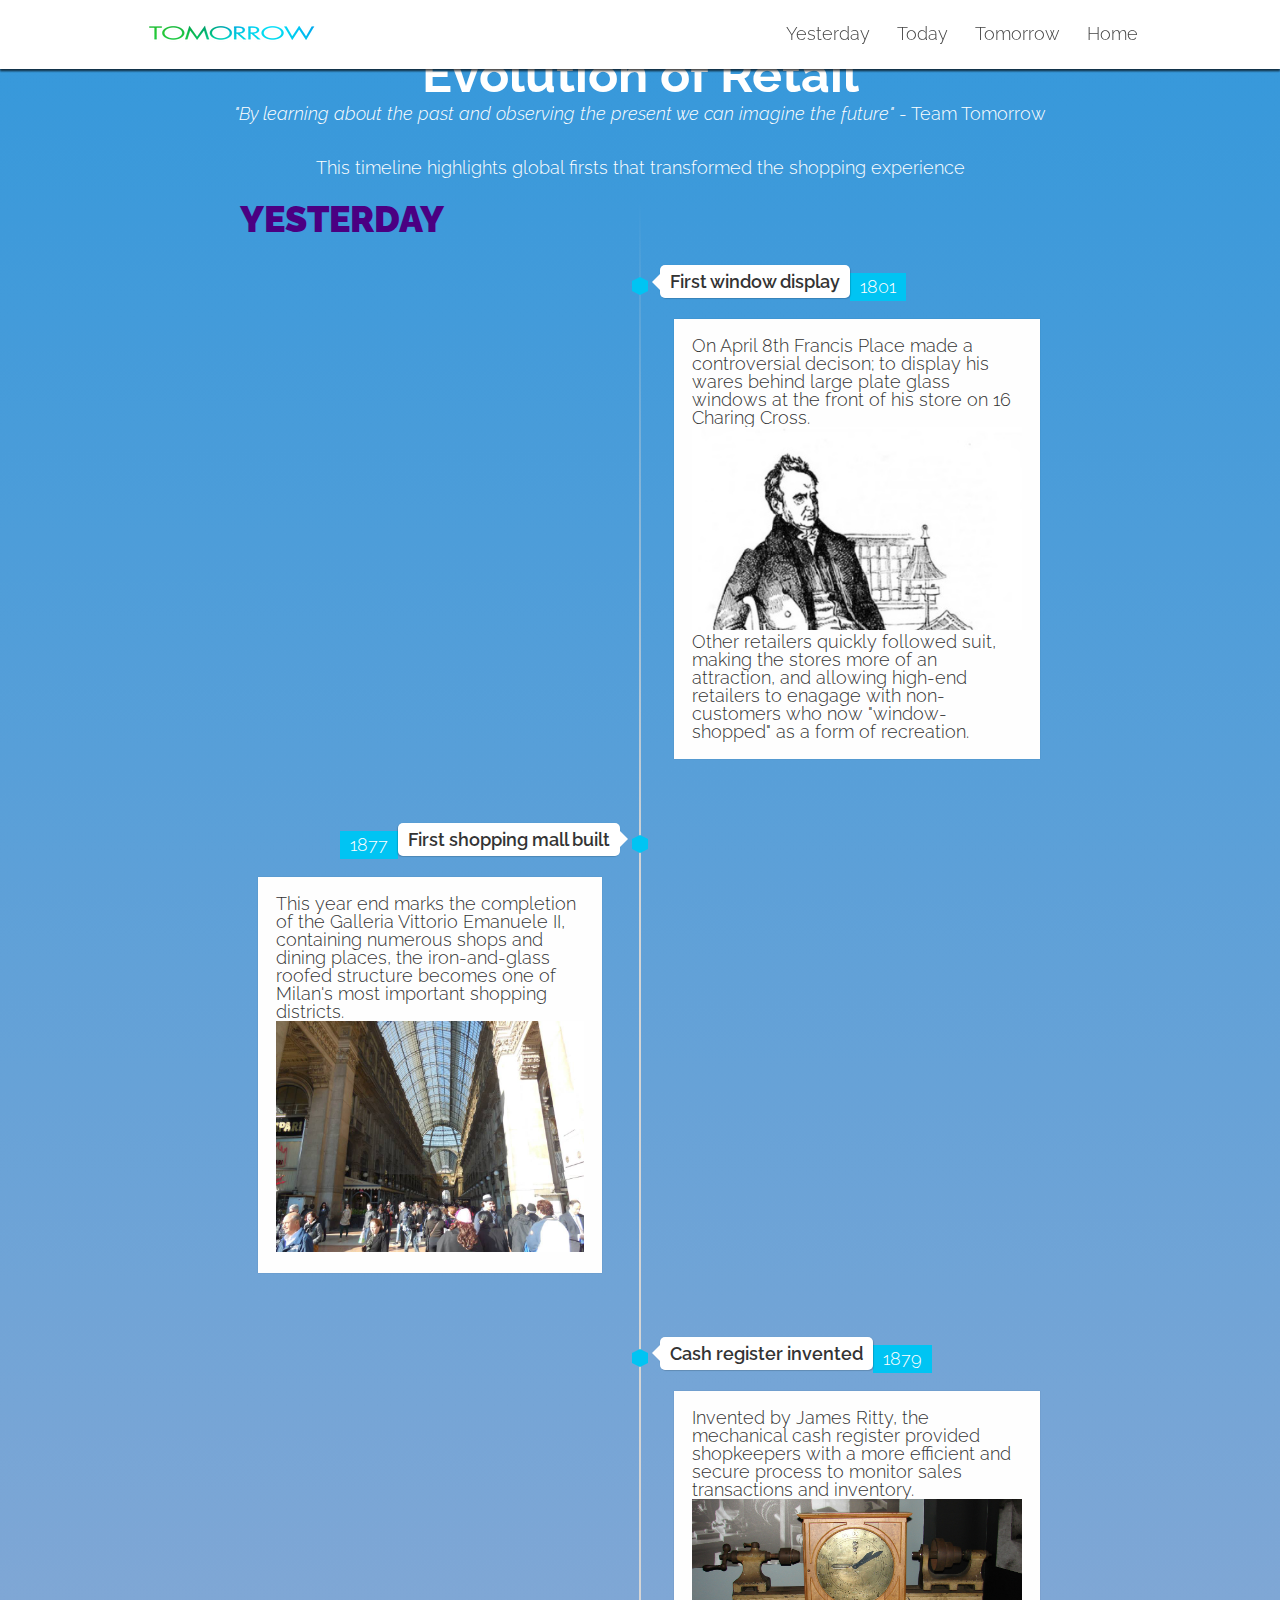
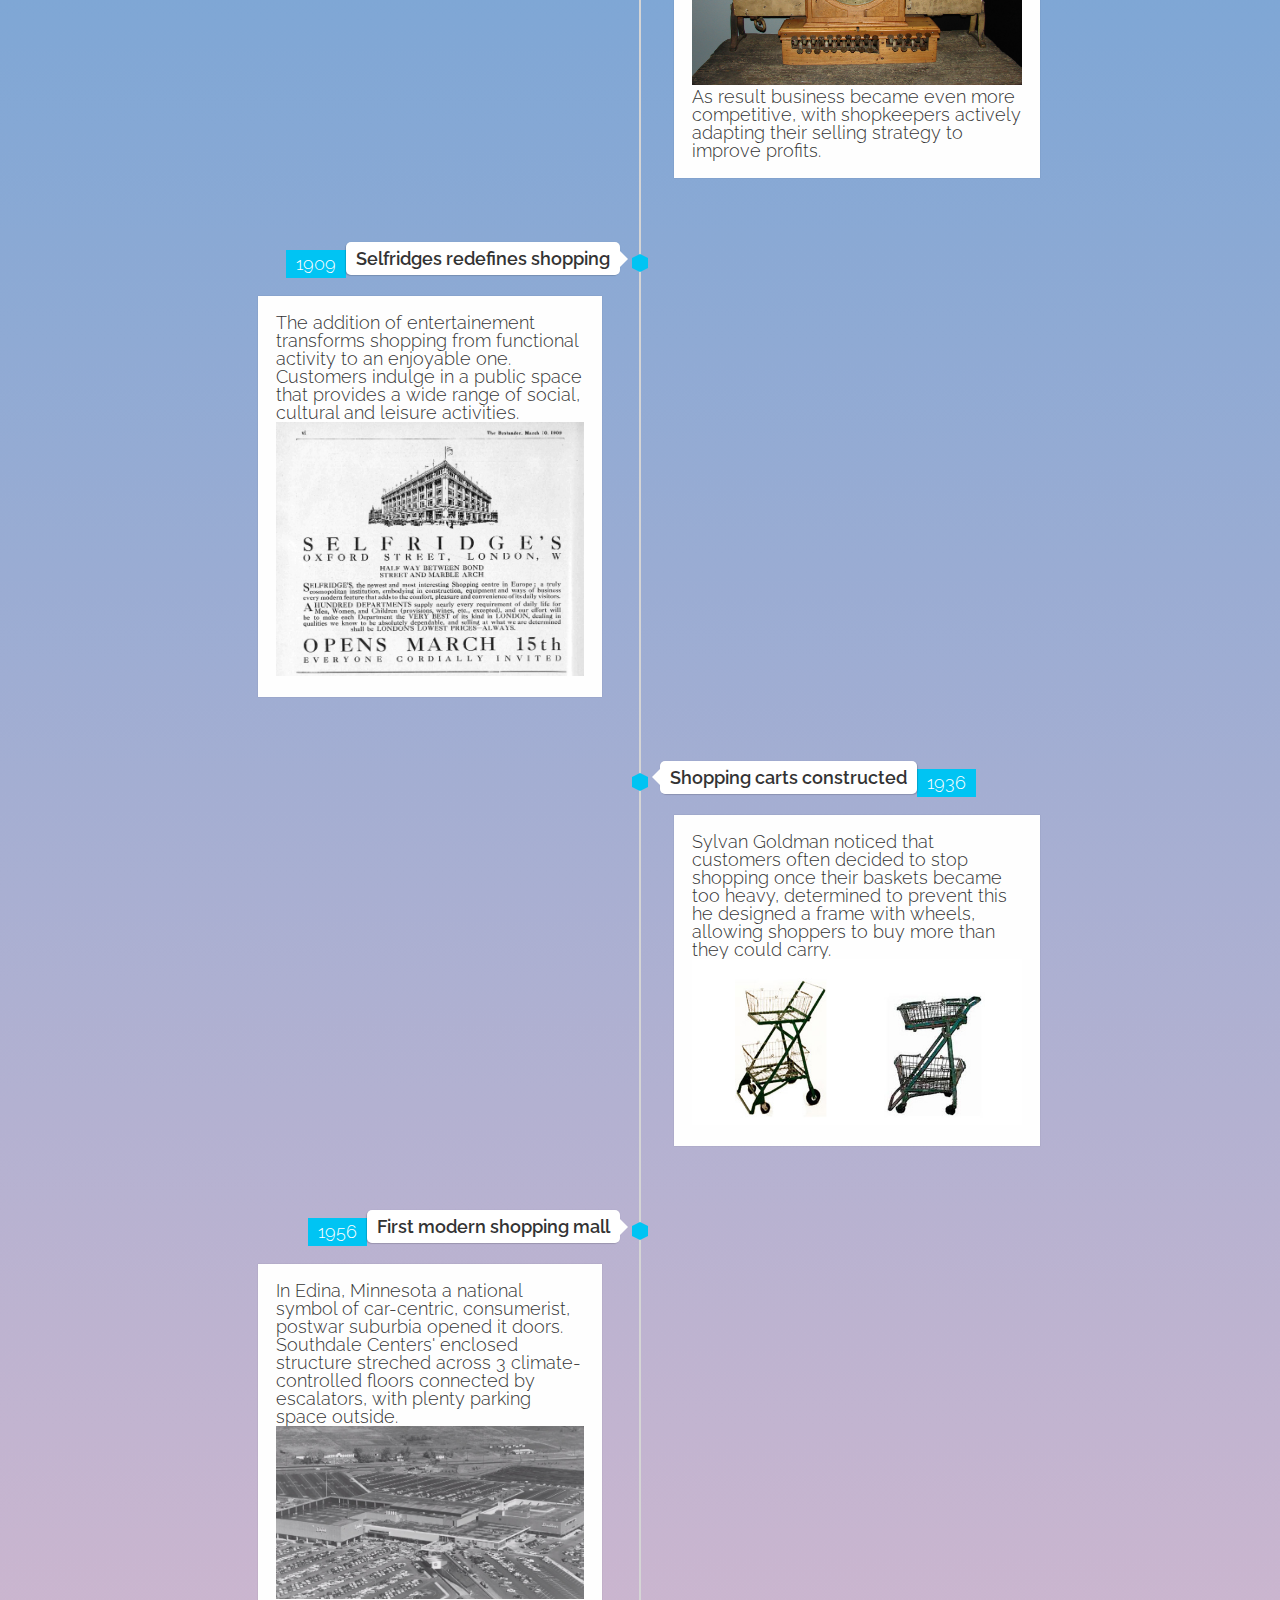
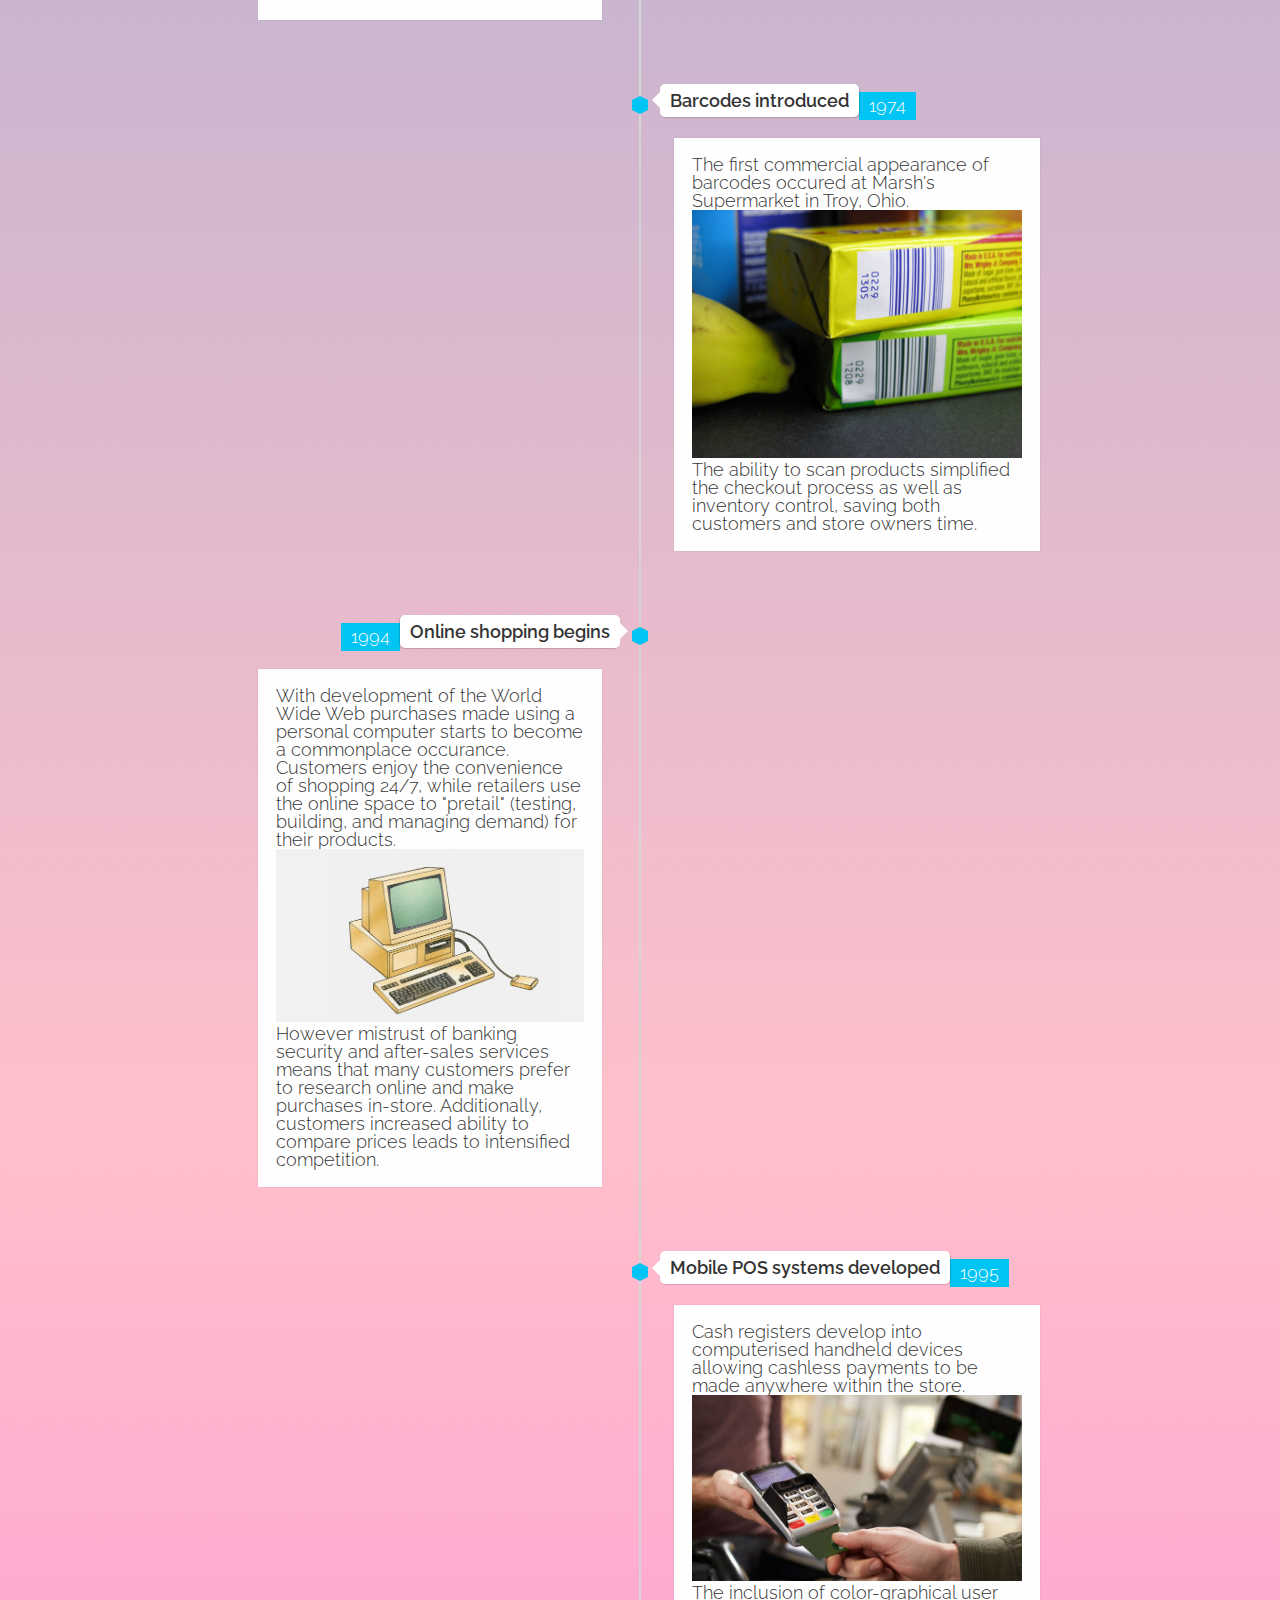
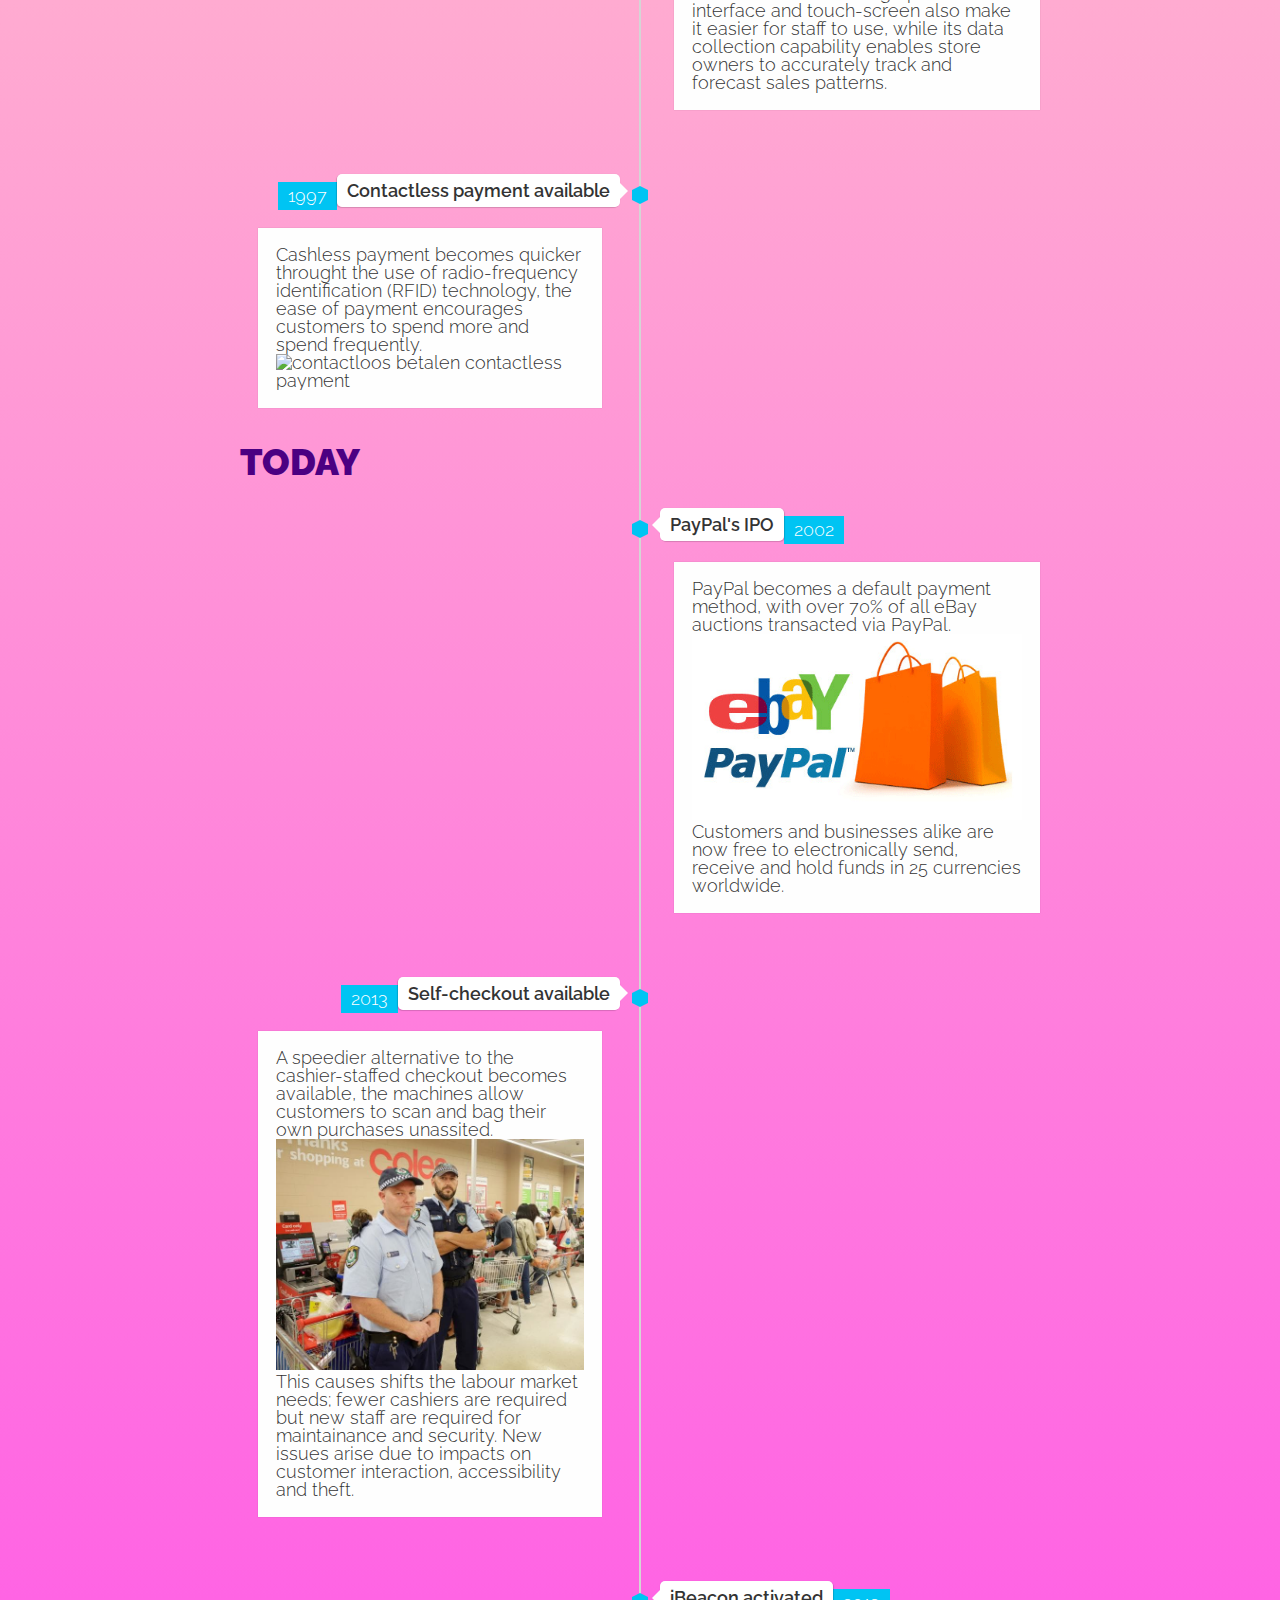
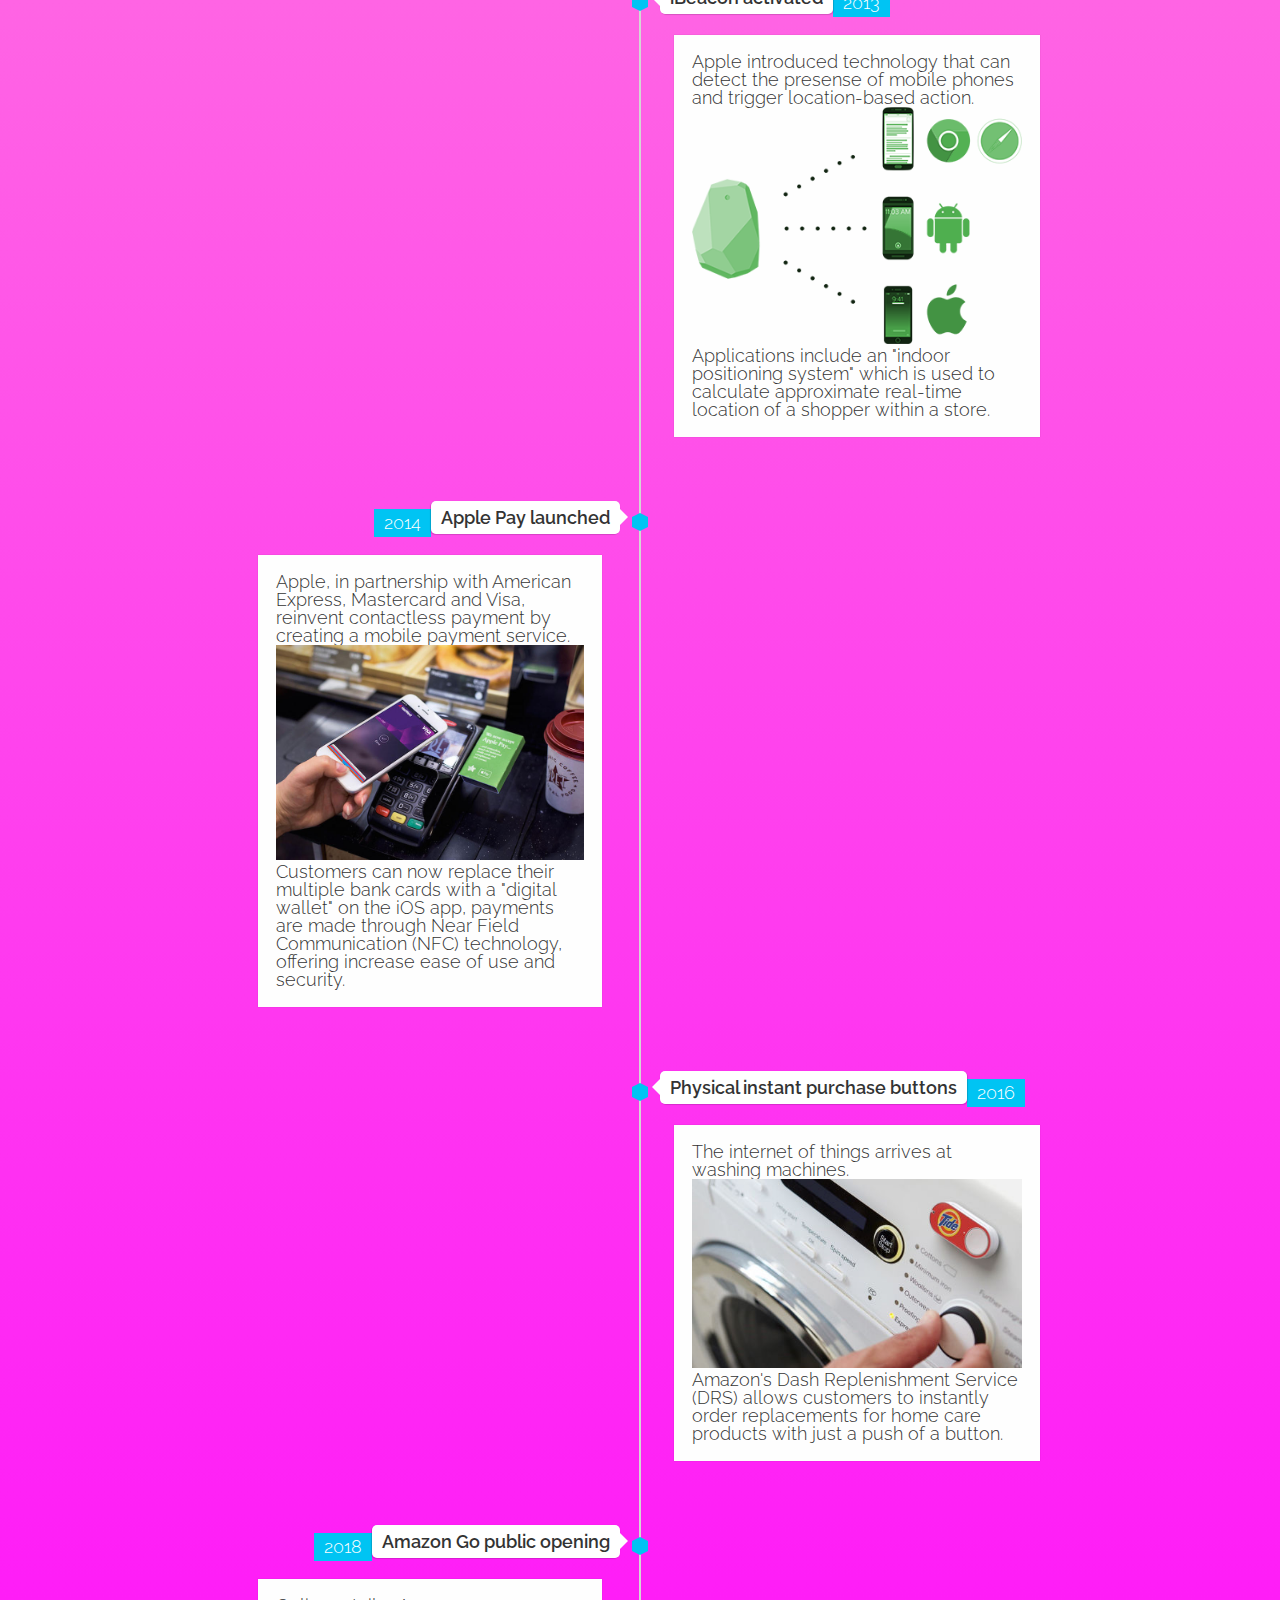
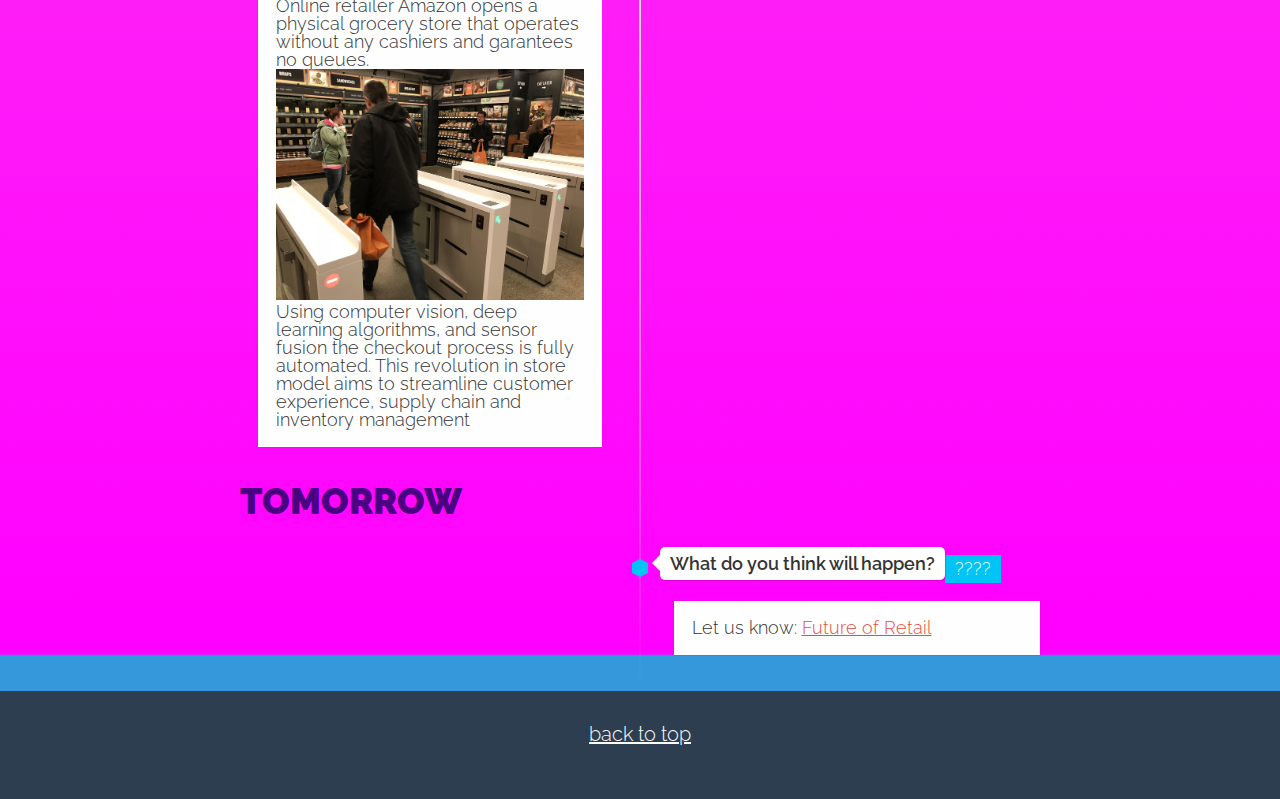
==== commit cac67b1b: "REPLACED" ====
--- a/evolution.html
+++ b/evolution.html
@@ -1,298 +1,299 @@
-<!DOCTYPE html>
-<html>
-<head>
-  <meta charset="UTF-8">
-  <title>Timeline of Retail Evolution. Yesterday. Today. Tomorrow </title>
-  <meta name="viewport" content="width=device-width, initial-scale=1">
-    <link rel="stylesheet" href="https://cdnjs.cloudflare.com/ajax/libs/normalize/5.0.0/normalize.min.css">
-      <link rel="stylesheet" href="css/style.css">
-</head>
-
-<nav class="container-fluid nav">
-<div class="container cf">
-  <div class="brand">
-    <a href="#splash"><img src="./images/rsz_1tomorrow.png"></a>
-  </div>
-  <i class="fa fa-bars nav-toggle"></i>
-  <ul>
-    <li><a href="#about">Yesterday</a></li>
-    <li><a href="#skills">Today</a></li>
-    <li><a href="#portfolio">Tomorrow</a></li>
-    <li><a href="./index.html">Home</a></li>
-  </ul>
-</div>
-</nav>
-
-
-<meta charset="utf-8">
-<meta name="viewport" content="width=device-width,initial-scale=1">
-<link rel="stylesheet" type="text/css" href="css/evolution.css">
-<meta property="og:title" content="PrognRoll" />
-<meta property="og:description" content="A tiny, lightweight jQuery plugin that creates scroll progress bar on the page" />
-<meta property="og:type" content="website" />
-
-<header>
-<div class= shadow>
-  <h1 id="splash" style= font-size:50px;> <font color="white"> <br> Evolution of Retail</h1>
-  <center><i><p>"By learning about the past and observing the present we can imagine the future"</i> - Team Tomorrow
-  <br> <br> This timeline highlights global firsts that transformed the shopping experience </p></font>
-  </center>
-</div>
-</header>
-<body style="background: linear-gradient(#3498DB,pink,magenta);">
-<ul class="timeline">
-  <h1 class="heading" id="about"> YESTERDAY </h1>
-  <!-- Item 1 -->
-  <li>
-    <div class="direction-r">
-      <div class="flag-wrapper">
-        <span class="hexa"></span>
-        <span class="flag">First window display</span>
-        <span class="time-wrapper"><span class="time">1801</span></span>
-      </div>
-      <div class="desc">On April 8th Francis Place made a controversial decison; to display his wares behind large plate glass windows at the front of his store on 16 Charing Cross.
-        <br><img src="./images/francis.png" class="responsive" alt="drawing autobiography Francis Place" height="230" width="300" >
-        <br> Other retailers quickly followed suit, making the stores more of an attraction, and allowing high-end retailers to enagage with non-customers who now "window-shopped" as a form of recreation.</div>
-    </div>
-  </li>
-  <!-- Item 2 -->
-  <li>
-    <div class="direction-l">
-      <div class="flag-wrapper">
-        <span class="hexa"></span>
-        <span class="flag">First shopping mall built</span>
-        <span class="time-wrapper"><span class="time">1877</span></span>
-      </div>
-      <div class="desc">This year end marks the completion of the Galleria Vittorio Emanuele II, containing numerous shops and dining places, the iron-and-glass roofed structure becomes one of Milan's most important shopping districts.
-        <br><img src="./images/GVE-Milan.jpg" class=responsive alt="Galleria Vittorio Emanuele roof milan" height="230" width="300" ></div>
-    </div>
-  </li>
-  <!-- Item 3 -->
-  <li>
-    <div class="direction-r">
-      <div class="flag-wrapper">
-        <span class="hexa"></span>
-        <span class="flag">Cash register invented</span>
-        <span class="time-wrapper"><span class="time">1879</span></span>
-      </div>
-      <div class="desc">Invented by James Ritty, the mechanical cash register provided shopkeepers with a more efficient and secure process to monitor sales transactions and inventory.
-        <br> <img src="./images/cash.jpg" class=responsive alt= "Ritty Incorruptible Cashier patent ka-ching">
-        <br> As result business became even more competitive, with shopkeepers actively adapting their selling strategy to improve profits.</div>
-    </div>
-  </li>
-  <!-- Item 4 -->
-  <li>
-    <div class="direction-l">
-      <div class="flag-wrapper">
-        <span class="hexa"></span>
-        <span class="flag">Selfridges redefines shopping</span>
-        <span class="time-wrapper"><span class="time">1909</span></span>
-      </div>
-      <div class="desc">The addition of entertainement transforms shopping from functional activity to an enjoyable one. Customers indulge in a public space that provides a wide range of social, cultural and leisure activities.
-        <br> <img src="./images/selfridges.jpg" class=responsive alt= "selfridges grand opening poster"> </div>
-    </div>
-  </li>
-  <!-- Item 5 -->
-  <li>
-    <div class="direction-r">
-      <div class="flag-wrapper">
-        <span class="hexa"></span>
-        <span class="flag">Shopping carts constructed</span>
-        <span class="time-wrapper"><span class="time">1936</span></span>
-      </div>
-      <div class="desc">Sylvan Goldman noticed that customers often decided to stop shopping once their baskets became too heavy, determined to prevent this he designed a frame with wheels, allowing shoppers to buy more than they could carry.
-        <br><img src="./images/shopping-cart.png" class=responsive alt="basket frame shopping cart" height="130" width="200" ></div>
-  </li>
-    <!-- Item 6 -->
-  <li>
-    <div class="direction-l">
-      <div class="flag-wrapper">
-        <span class="hexa"></span>
-        <span class="flag">First modern shopping mall</span>
-        <span class="time-wrapper"><span class="time">1956</span></span>
-      </div>
-      <div class="desc">In Edina, Minnesota a national symbol of car-centric, consumerist, postwar suburbia opened it doors. Southdale Centers' enclosed structure streched across 3 climate-controlled floors connected by escalators, with plenty parking space outside.
-      <br> <img src="./images/southdale.jpg" class="responsive" alt="southdale center mall car consumerism" height="170" width="300" ></div>
-      </div>
-  </li>
-  <!-- Item 7 -->
-  <li>
-    <div class="direction-r">
-      <div class="flag-wrapper">
-        <span class="hexa"></span>
-        <span class="flag">Barcodes introduced</span>
-        <span class="time-wrapper"><span class="time">1974</span></span>
-      </div>
-      <div class="desc">The first commercial appearance of barcodes occured at Marsh's Supermarket in Troy, Ohio.
-        <br> <img src="./images/gum.jpg" class="responsive" alt="wrigley gum barcode">
-         <br> The ability to scan products simplified the checkout process as well as inventory control, saving both customers and store owners time.</div>
-    </div>
-  </li>
-  <!-- Item 8 -->
-  <li>
-    <div class="direction-l">
-      <div class="flag-wrapper">
-        <span class="hexa"></span>
-        <span class="flag">Online shopping begins</span>
-        <span class="time-wrapper"><span class="time">1994</span></span>
-      </div>
-      <div class="desc">With development of the World Wide Web purchases made using a personal computer starts to become a commonplace occurance. Customers enjoy the convenience of shopping 24/7, while retailers use the online space to "pretail" (testing, building, and managing demand) for their products.
-        <br> <img src="./images/PC.jpg" class=responsive alt="personal computer drawing" height="130" width="200" >
-        <br> However mistrust of banking security and after-sales services means that many customers prefer to research online and make purchases in-store. Additionally, customers increased ability to compare prices leads to intensified competition.</div>
-    </div>
-  </li>
-  <!-- Item 9 -->
-  <li>
-    <div class="direction-r">
-      <div class="flag-wrapper">
-        <span class="hexa"></span>
-        <span class="flag">Mobile POS systems developed</span>
-        <span class="time-wrapper"><span class="time">1995</span></span>
-      </div>
-      <div class="desc">Cash registers develop into computerised handheld devices allowing cashless payments to be made anywhere within the store.
-        <br><img src="./images/POS.jpg" class=responsive alt="handheld POS" height="130" width="200" >
-        <br> The inclusion of color-graphical user interface and touch-screen also make it easier for staff to use, while its data collection capability enables store owners to accurately track and forecast sales patterns.</div>
-    </div>
-  </li>
-    <!-- Item 10-->
-    <li>
-      <div class="direction-l">
-        <div class="flag-wrapper">
-          <span class="hexa"></span>
-          <span class="flag">Contactless payment available</span>
-          <span class="time-wrapper"><span class="time">1997</span></span>
-        </div>
-        <div class="desc">Cashless payment becomes quicker throught the use of radio-frequency identification (RFID) technology, the ease of payment encourages customers to spend more and spend frequently.
-        <br> <img src="./images/contactloos.jpg" class=responsive alt="contactloos betalen contactless payment" height="130" width="200" ></div>
-      </div>
-    </li>
-<h1 class="heading" id="skills"> TODAY </h1>
-  <!-- Item 11 -->
-  <li>
-  <div class="direction-r">
-    <div class="flag-wrapper">
-      <span class="hexa"></span>
-      <span class="flag">PayPal's IPO</span>
-      <span class="time-wrapper"><span class="time">2002</span></span>
-    </div>
-    <div class="desc"> PayPal becomes a default payment method, with over 70% of all eBay auctions transacted via PayPal.
-      <br> <img src="./images/IPO.png" class="responsive">
-      <br> Customers and businesses alike are now free to electronically send, receive and hold funds in 25 currencies worldwide.
-</div>
-<!-- Item 12 -->
-<li>
-  <div class="direction-l">
-    <div class="flag-wrapper">
-      <span class="hexa"></span>
-      <span class="flag">Self-checkout available</span>
-      <span class="time-wrapper"><span class="time">2013</span></span>
-    </div>
-    <div class="desc">A speedier alternative to the cashier-staffed checkout becomes available, the machines allow customers to scan and bag their own purchases unassited.
-     <br><img src="./images/selfcheckout.jpg" class=responsive alt="handheld POS" height="130" width="200" >
-This causes shifts the labour market needs; fewer cashiers are required but new staff are required for maintainance and security.
-New issues arise due to impacts on customer interaction, accessibility and theft. </div>
-</div>
-  <!-- Item 13 -->
-    <li>
-    <div class="direction-r">
-      <div class="flag-wrapper">
-        <span class="hexa"></span>
-        <span class="flag">iBeacon activated</span>
-        <span class="time-wrapper"><span class="time">2013</span></span>
-      </div>
-      <div class="desc">Apple introduced technology that can detect the presense of mobile phones and trigger location-based action.
-        <br> <img src="./images/iBeacon.png" class="responsive">
-        <br> Applications include an "indoor positioning system" which is used to calculate approximate real-time location of a shopper within a store. </div>
-      </div>
-  </li>
-  <!-- Item 14 -->
-  <li>
-    <div class="direction-l">
-      <div class="flag-wrapper">
-        <span class="hexa"></span>
-        <span class="flag">Apple Pay launched</span>
-        <span class="time-wrapper"><span class="time">2014</span></span>
-      </div>
-      <div class="desc">Apple, in partnership with American Express, Mastercard and Visa, reinvent contactless payment by creating a mobile payment service.
-        <br> <img src="./images/iPay.jpg" class="responsive">
-        <br> Customers can now replace their multiple bank cards with a "digital wallet" on the iOS app, payments are made through Near Field Communication (NFC) technology, offering increase ease of use and security.</div>
-    </div>
-  </li>
-  <!-- Item 15 -->
-    <li>
-    <div class="direction-r">
-      <div class="flag-wrapper">
-        <span class="hexa"></span>
-        <span class="flag">Physical instant purchase buttons</span>
-        <span class="time-wrapper"><span class="time">2016</span></span>
-      </div>
-      <div class="desc">The internet of things arrives at washing machines.
-        <br> <img src="./images/DRS.jpg" class="responsive">
-        <br> Amazon's Dash Replenishment Service (DRS) allows customers to instantly order replacements for home care products with just a push of a button.</div>
-  </li>
-  <!-- Item 16 -->
-  <li>
-    <div class="direction-l">
-      <div class="flag-wrapper">
-        <span class="hexa"></span>
-        <span class="flag">Amazon Go public opening</span>
-        <span class="time-wrapper"><span class="time">2018</span></span>
-      </div>
-      <div class="desc">Online retailer Amazon opens a physical grocery store that operates without any cashiers and garantees no queues.
-        <br> <img src="./images/GO.jpg" class=responsive alt= "AmazonGO no queues no checkout concept store">
-        <br> Using computer vision, deep learning algorithms, and sensor fusion the checkout process is fully automated. This revolution in store model aims to streamline customer experience, supply chain and inventory management
-      </div>
-  </li>
-  <h1 class="heading" id="portfolio"> TOMORROW </h1>
-  <!-- Item 15 -->
-    <li>
-    <div class="direction-r">
-      <div class="flag-wrapper">
-        <span class="hexa"></span>
-        <span class="flag">What do you think will happen?</span>
-        <span class="time-wrapper"><span class="time">????</span></span>
-      </div>
-      <div class="desc">Let us know: <a href= "https://goo.gl/forms/v2JRG1TyEKLLPUq03">Future of Retail</a> </div>
-  </li>
-</ul>
-
-<footer class="container-fluid footer">
-  <div class="container">
-    <center><a href="#" style="font-size:20px;">back to top</a></center>
-    <a href="#" target="_blank"><i class="fa fa-facebook"></i></a>
-    <a href="#" target="_blank"><i class="fa fa-twitter"></i></a>
-    <a href="#" target="_blank"><i class="fa fa-github"></i></a>
-    <a href="#" target="_blank"><i class="fa fa-dribbble"></i></a>
-    <a href="#" target="_blank"><i class="fa fa-codepen"></i></a>
-  </div>
-</footer>
-  <script src='http://cdnjs.cloudflare.com/ajax/libs/jquery/2.1.3/jquery.min.js'></script>
-
-    <script  src="js/index.js"></script>
-
-
-
-
-
-<script type="text/javascript" src="jquery.3.1.1.min.js"></script>
-<script type="text/javascript" src="src/prognroll.js"></script>
-<script type="text/javascript">
-$(function() {
-
-$("body").prognroll();
-
-$(".content").prognroll({
-  custom:true
-});
-
-$(window).scroll(function() {
-  if( $(window).scrollTop() > 250) {
-$(".arrow-down").css("visibility","hidden");
-  }else {
-   $(".arrow-down").css("visibility","visible");
-}
-});
-});
-</script>
-</body>
-</html>
+<!DOCTYPE html>
+<html>
+<head>
+  <meta charset="UTF-8">
+  <title>Timeline of Retail Evolution. Yesterday. Today. Tomorrow </title>
+  <meta name="viewport" content="width=device-width, initial-scale=1">
+    <link rel="stylesheet" href="https://cdnjs.cloudflare.com/ajax/libs/normalize/5.0.0/normalize.min.css">
+      <link rel="stylesheet" href="css/style.css">
+</head>
+
+<nav class = sticky>
+<nav class="container-fluid nav">
+<div class="container cf">
+  <div class="brand">
+    <a href="#splash"><img src="./images/rsz_1tomorrow.png"></a>
+  </div>
+  <i class="fa fa-bars nav-toggle"></i>
+  <ul>
+    <li><a href="#about">Yesterday</a></li>
+    <li><a href="#skills">Today</a></li>
+    <li><a href="#portfolio">Tomorrow</a></li>
+    <li><a href="./index.html">Home</a></li>
+  </ul>
+</div>
+</nav>
+</nav>
+
+<meta charset="utf-8">
+<meta name="viewport" content="width=device-width,initial-scale=1">
+<link rel="stylesheet" type="text/css" href="css/evolution.css">
+<meta property="og:title" content="PrognRoll" />
+<meta property="og:description" content="A tiny, lightweight jQuery plugin that creates scroll progress bar on the page" />
+<meta property="og:type" content="website" />
+
+<header>
+<div class= shadow>
+  <h1 id="splash" style= font-size:50px;> <font color="white"> <br> Evolution of Retail</h1>
+  <center><i><p>"By learning about the past and observing the present we can imagine the future"</i> - Team Tomorrow
+  <br> <br> This timeline highlights global firsts that transformed the shopping experience </p></font>
+  </center>
+</div>
+</header>
+<body style="background: linear-gradient(#3498DB,pink,magenta);">
+<ul class="timeline">
+  <h1 class="heading" id="about"> YESTERDAY </h1>
+  <!-- Item 1 -->
+  <li>
+    <div class="direction-r">
+      <div class="flag-wrapper">
+        <span class="hexa"></span>
+        <span class="flag">First window display</span>
+        <span class="time-wrapper"><span class="time">1801</span></span>
+      </div>
+      <div class="desc">On April 8th Francis Place made a controversial decison; to display his wares behind large plate glass windows at the front of his store on 16 Charing Cross.
+        <br><img src="./images/francis.png" class="responsive" alt="drawing autobiography Francis Place" height="230" width="300" >
+        <br> Other retailers quickly followed suit, making the stores more of an attraction, and allowing high-end retailers to enagage with non-customers who now "window-shopped" as a form of recreation.</div>
+    </div>
+  </li>
+  <!-- Item 2 -->
+  <li>
+    <div class="direction-l">
+      <div class="flag-wrapper">
+        <span class="hexa"></span>
+        <span class="flag">First shopping mall built</span>
+        <span class="time-wrapper"><span class="time">1877</span></span>
+      </div>
+      <div class="desc">This year end marks the completion of the Galleria Vittorio Emanuele II, containing numerous shops and dining places, the iron-and-glass roofed structure becomes one of Milan's most important shopping districts.
+        <br><img src="./images/GVE-Milan.jpg" class=responsive alt="Galleria Vittorio Emanuele roof milan" height="230" width="300" ></div>
+    </div>
+  </li>
+  <!-- Item 3 -->
+  <li>
+    <div class="direction-r">
+      <div class="flag-wrapper">
+        <span class="hexa"></span>
+        <span class="flag">Cash register invented</span>
+        <span class="time-wrapper"><span class="time">1879</span></span>
+      </div>
+      <div class="desc">Invented by James Ritty, the mechanical cash register provided shopkeepers with a more efficient and secure process to monitor sales transactions and inventory.
+        <br> <img src="./images/cash.jpg" class=responsive alt= "Ritty Incorruptible Cashier patent ka-ching">
+        <br> As result business became even more competitive, with shopkeepers actively adapting their selling strategy to improve profits.</div>
+    </div>
+  </li>
+  <!-- Item 4 -->
+  <li>
+    <div class="direction-l">
+      <div class="flag-wrapper">
+        <span class="hexa"></span>
+        <span class="flag">Selfridges redefines shopping</span>
+        <span class="time-wrapper"><span class="time">1909</span></span>
+      </div>
+      <div class="desc">The addition of entertainement transforms shopping from functional activity to an enjoyable one. Customers indulge in a public space that provides a wide range of social, cultural and leisure activities.
+        <br> <img src="./images/selfridges.jpg" class=responsive alt= "selfridges grand opening poster"> </div>
+    </div>
+  </li>
+  <!-- Item 5 -->
+  <li>
+    <div class="direction-r">
+      <div class="flag-wrapper">
+        <span class="hexa"></span>
+        <span class="flag">Shopping carts constructed</span>
+        <span class="time-wrapper"><span class="time">1936</span></span>
+      </div>
+      <div class="desc">Sylvan Goldman noticed that customers often decided to stop shopping once their baskets became too heavy, determined to prevent this he designed a frame with wheels, allowing shoppers to buy more than they could carry.
+        <br><img src="./images/shopping-cart.png" class=responsive alt="basket frame shopping cart" height="130" width="200" ></div>
+  </li>
+    <!-- Item 6 -->
+  <li>
+    <div class="direction-l">
+      <div class="flag-wrapper">
+        <span class="hexa"></span>
+        <span class="flag">First modern shopping mall</span>
+        <span class="time-wrapper"><span class="time">1956</span></span>
+      </div>
+      <div class="desc">In Edina, Minnesota a national symbol of car-centric, consumerist, postwar suburbia opened it doors. Southdale Centers' enclosed structure streched across 3 climate-controlled floors connected by escalators, with plenty parking space outside.
+      <br> <img src="./images/southdale.jpg" class="responsive" alt="southdale center mall car consumerism" height="170" width="300" ></div>
+      </div>
+  </li>
+  <!-- Item 7 -->
+  <li>
+    <div class="direction-r">
+      <div class="flag-wrapper">
+        <span class="hexa"></span>
+        <span class="flag">Barcodes introduced</span>
+        <span class="time-wrapper"><span class="time">1974</span></span>
+      </div>
+      <div class="desc">The first commercial appearance of barcodes occured at Marsh's Supermarket in Troy, Ohio.
+        <br> <img src="./images/gum.jpg" class="responsive" alt="wrigley gum barcode">
+         <br> The ability to scan products simplified the checkout process as well as inventory control, saving both customers and store owners time.</div>
+    </div>
+  </li>
+  <!-- Item 8 -->
+  <li>
+    <div class="direction-l">
+      <div class="flag-wrapper">
+        <span class="hexa"></span>
+        <span class="flag">Online shopping begins</span>
+        <span class="time-wrapper"><span class="time">1994</span></span>
+      </div>
+      <div class="desc">With development of the World Wide Web purchases made using a personal computer starts to become a commonplace occurance. Customers enjoy the convenience of shopping 24/7, while retailers use the online space to "pretail" (testing, building, and managing demand) for their products.
+        <br> <img src="./images/PC.jpg" class=responsive alt="personal computer drawing" height="130" width="200" >
+        <br> However mistrust of banking security and after-sales services means that many customers prefer to research online and make purchases in-store. Additionally, customers increased ability to compare prices leads to intensified competition.</div>
+    </div>
+  </li>
+  <!-- Item 9 -->
+  <li>
+    <div class="direction-r">
+      <div class="flag-wrapper">
+        <span class="hexa"></span>
+        <span class="flag">Mobile POS systems developed</span>
+        <span class="time-wrapper"><span class="time">1995</span></span>
+      </div>
+      <div class="desc">Cash registers develop into computerised handheld devices allowing cashless payments to be made anywhere within the store.
+        <br><img src="./images/POS.jpg" class=responsive alt="handheld POS" height="130" width="200" >
+        <br> The inclusion of color-graphical user interface and touch-screen also make it easier for staff to use, while its data collection capability enables store owners to accurately track and forecast sales patterns.</div>
+    </div>
+  </li>
+    <!-- Item 10-->
+    <li>
+      <div class="direction-l">
+        <div class="flag-wrapper">
+          <span class="hexa"></span>
+          <span class="flag">Contactless payment available</span>
+          <span class="time-wrapper"><span class="time">1997</span></span>
+        </div>
+        <div class="desc">Cashless payment becomes quicker throught the use of radio-frequency identification (RFID) technology, the ease of payment encourages customers to spend more and spend frequently.
+        <br> <img src="./images/contactloos.jpg" class=responsive alt="contactloos betalen contactless payment" height="130" width="200" ></div>
+      </div>
+    </li>
+<h1 class="heading" id="skills"> TODAY </h1>
+  <!-- Item 11 -->
+  <li>
+  <div class="direction-r">
+    <div class="flag-wrapper">
+      <span class="hexa"></span>
+      <span class="flag">PayPal's IPO</span>
+      <span class="time-wrapper"><span class="time">2002</span></span>
+    </div>
+    <div class="desc"> PayPal becomes a default payment method, with over 70% of all eBay auctions transacted via PayPal.
+      <br> <img src="./images/IPO.png" class="responsive">
+      <br> Customers and businesses alike are now free to electronically send, receive and hold funds in 25 currencies worldwide.
+</div>
+<!-- Item 12 -->
+<li>
+  <div class="direction-l">
+    <div class="flag-wrapper">
+      <span class="hexa"></span>
+      <span class="flag">Self-checkout available</span>
+      <span class="time-wrapper"><span class="time">2013</span></span>
+    </div>
+    <div class="desc">A speedier alternative to the cashier-staffed checkout becomes available, the machines allow customers to scan and bag their own purchases unassited.
+     <br><img src="./images/selfcheckout.jpg" class=responsive alt="handheld POS" height="130" width="200" >
+This causes shifts the labour market needs; fewer cashiers are required but new staff are required for maintainance and security.
+New issues arise due to impacts on customer interaction, accessibility and theft. </div>
+</div>
+  <!-- Item 13 -->
+    <li>
+    <div class="direction-r">
+      <div class="flag-wrapper">
+        <span class="hexa"></span>
+        <span class="flag">iBeacon activated</span>
+        <span class="time-wrapper"><span class="time">2013</span></span>
+      </div>
+      <div class="desc">Apple introduced technology that can detect the presense of mobile phones and trigger location-based action.
+        <br> <img src="./images/iBeacon.png" class="responsive">
+        <br> Applications include an "indoor positioning system" which is used to calculate approximate real-time location of a shopper within a store. </div>
+      </div>
+  </li>
+  <!-- Item 14 -->
+  <li>
+    <div class="direction-l">
+      <div class="flag-wrapper">
+        <span class="hexa"></span>
+        <span class="flag">Apple Pay launched</span>
+        <span class="time-wrapper"><span class="time">2014</span></span>
+      </div>
+      <div class="desc">Apple, in partnership with American Express, Mastercard and Visa, reinvent contactless payment by creating a mobile payment service.
+        <br> <img src="./images/iPay.jpg" class="responsive">
+        <br> Customers can now replace their multiple bank cards with a "digital wallet" on the iOS app, payments are made through Near Field Communication (NFC) technology, offering increase ease of use and security.</div>
+    </div>
+  </li>
+  <!-- Item 15 -->
+    <li>
+    <div class="direction-r">
+      <div class="flag-wrapper">
+        <span class="hexa"></span>
+        <span class="flag">Physical instant purchase buttons</span>
+        <span class="time-wrapper"><span class="time">2016</span></span>
+      </div>
+      <div class="desc">The internet of things arrives at washing machines.
+        <br> <img src="./images/DRS.jpg" class="responsive">
+        <br> Amazon's Dash Replenishment Service (DRS) allows customers to instantly order replacements for home care products with just a push of a button.</div>
+  </li>
+  <!-- Item 16 -->
+  <li>
+    <div class="direction-l">
+      <div class="flag-wrapper">
+        <span class="hexa"></span>
+        <span class="flag">Amazon Go public opening</span>
+        <span class="time-wrapper"><span class="time">2018</span></span>
+      </div>
+      <div class="desc">Online retailer Amazon opens a physical grocery store that operates without any cashiers and garantees no queues.
+        <br> <img src="./images/GO.jpg" class=responsive alt= "AmazonGO no queues no checkout concept store">
+        <br> Using computer vision, deep learning algorithms, and sensor fusion the checkout process is fully automated. This revolution in store model aims to streamline customer experience, supply chain and inventory management
+      </div>
+  </li>
+  <h1 class="heading" id="portfolio"> TOMORROW </h1>
+  <!-- Item 15 -->
+    <li>
+    <div class="direction-r">
+      <div class="flag-wrapper">
+        <span class="hexa"></span>
+        <span class="flag">What do you think will happen?</span>
+        <span class="time-wrapper"><span class="time">????</span></span>
+      </div>
+      <div class="desc">Let us know: <a href= "https://goo.gl/forms/v2JRG1TyEKLLPUq03">Future of Retail</a> </div>
+  </li>
+</ul>
+
+<footer class="container-fluid footer">
+  <div class="container">
+    <center><a href="#" style="font-size:20px;">back to top</a></center>
+    <a href="#" target="_blank"><i class="fa fa-facebook"></i></a>
+    <a href="#" target="_blank"><i class="fa fa-twitter"></i></a>
+    <a href="#" target="_blank"><i class="fa fa-github"></i></a>
+    <a href="#" target="_blank"><i class="fa fa-dribbble"></i></a>
+    <a href="#" target="_blank"><i class="fa fa-codepen"></i></a>
+  </div>
+</footer>
+  <script src='http://cdnjs.cloudflare.com/ajax/libs/jquery/2.1.3/jquery.min.js'></script>
+
+    <script  src="js/index.js"></script>
+
+
+
+
+
+<script type="text/javascript" src="jquery.3.1.1.min.js"></script>
+<script type="text/javascript" src="src/prognroll.js"></script>
+<script type="text/javascript">
+$(function() {
+
+$("body").prognroll();
+
+$(".content").prognroll({
+  custom:true
+});
+
+$(window).scroll(function() {
+  if( $(window).scrollTop() > 250) {
+$(".arrow-down").css("visibility","hidden");
+  }else {
+   $(".arrow-down").css("visibility","visible");
+}
+});
+});
+</script>
+</body>
+</html>
